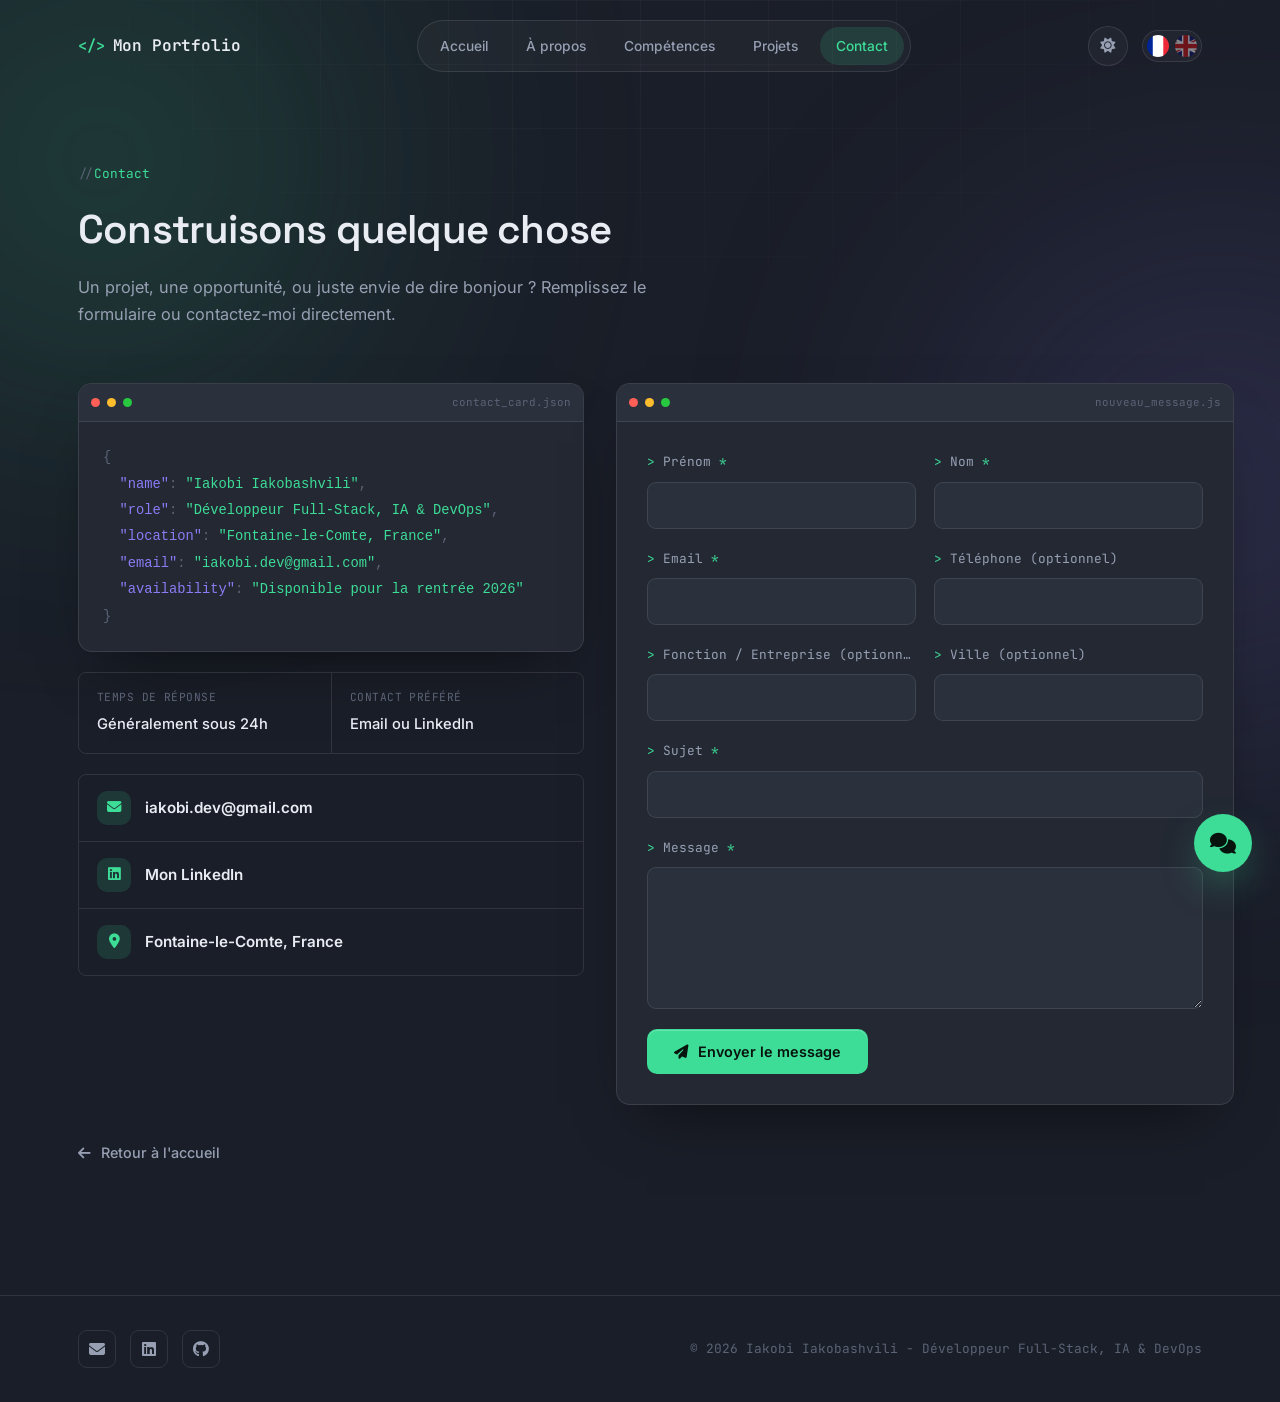
==== contact.html @ 16ae892e "Add files via upload" ====
<!DOCTYPE html>
<html lang="fr">
<head>
    <script>
        (function () {
            var saved = localStorage.getItem("theme");
            if (saved === "light") {
                document.documentElement.setAttribute("data-theme", "light");
            }
        })();
    </script>
    <meta charset="UTF-8" />
    <meta name="viewport" content="width=device-width, initial-scale=1.0" />
    <title id="page-title">Contact - Portfolio</title>
    <link rel="icon" type="image/svg+xml" href="favicon.svg"/>
    <link rel="preconnect" href="https://fonts.googleapis.com">
    <link rel="preconnect" href="https://fonts.gstatic.com" crossorigin>
    <link href="https://fonts.googleapis.com/css2?family=Space+Grotesk:wght@500;600;700&family=Inter:wght@400;500;600&family=JetBrains+Mono:wght@400;500;600&display=swap" rel="stylesheet">
    <link rel="stylesheet" href="style.css" />
    <link rel="stylesheet"
          href="https://cdnjs.cloudflare.com/ajax/libs/font-awesome/6.5.2/css/all.min.css" />
</head>
<body>
    <div class="background-blur blur-left"></div>
    <div class="background-blur blur-right"></div>

    <header class="header" id="header">
        <div class="container nav">
            <a href="index.html" class="logo" data-i18n="ui.logo">Mon Portfolio</a>

            <nav class="navbar" id="navbar">
                <a href="index.html#home" data-i18n="ui.nav.home">Accueil</a>
                <a href="index.html#about" data-i18n="ui.nav.about">À propos</a>
                <a href="index.html#skills" data-i18n="ui.nav.skills">Compétences</a>
                <a href="index.html#projects" data-i18n="ui.nav.projects">Projets</a>
                <a href="contact.html" class="active" data-i18n="ui.nav.contact">Contact</a>
            </nav>

            <div class="nav-actions">
<button class="theme-toggle" id="theme-toggle" aria-label="Toggle light and dark theme">
                    <i class="fa-solid fa-sun theme-icon-light"></i>
                    <i class="fa-solid fa-moon theme-icon-dark"></i>
                </button>

                <div class="language-switcher">
                    <img src="fr-flag.png"
                        alt="Français"
                        onclick="changeLanguage('fr')">

                    <img src="uk-flag.png"
                        alt="English"
                        onclick="changeLanguage('en')">
                </div>

                <button class="menu-toggle" id="menu-toggle" aria-label="Open menu">
                    <i class="fa-solid fa-bars"></i>
                </button>
            </div>
        </div>
    </header>

    <main>
        <section class="section contact-page" style="padding-top: 160px;">
            <div class="container">
                <div class="section-title reveal">
                    <span class="eyebrow" data-i18n="ui.contactPage.eyebrow">Contact</span>
                    <h2 data-i18n="ui.contactPage.title">Construisons quelque chose</h2>
                    <p data-i18n="ui.contactPage.subtitle">Un projet, une opportunité, ou juste envie de dire bonjour ? Remplissez le formulaire ou contactez-moi directement.</p>
                </div>

                <div class="contact-page-grid">
                    <div class="contact-info-column reveal">
                        <div class="contact-json-card">
                            <div class="card-chrome">
                                <span class="dot red"></span><span class="dot yellow"></span><span class="dot green"></span>
                                <span class="card-filename" id="contact-json-filename">contact_card.json</span>
                            </div>
                            <pre class="contact-json-body"><code id="contact-json"></code></pre>
                        </div>

                        <div class="contact-meta-row">
                            <div class="contact-meta-item">
                                <span class="contact-meta-label" data-i18n="ui.contactPage.responseTimeLabel">Temps de réponse</span>
                                <span class="contact-meta-value" data-i18n="ui.contactPage.responseTimeValue">Généralement sous 24h</span>
                            </div>
                            <div class="contact-meta-item">
                                <span class="contact-meta-label" data-i18n="ui.contactPage.preferredLabel">Contact préféré</span>
                                <span class="contact-meta-value" data-i18n="ui.contactPage.preferredValue">Email ou LinkedIn</span>
                            </div>
                        </div>

                        <div class="contact-box">
                            <a id="contact-email" class="contact-link" href="mailto:test@email.com">
                                <i class="fa-solid fa-envelope"></i>
                                <span>...@email.com</span>
                            </a>

                            <a id="contact-linkedin" class="contact-link" href="#" target="_blank">
                                <i class="fa-brands fa-linkedin"></i>
                                <span data-i18n="ui.contact.linkedin">Mon LinkedIn</span>
                            </a>

                            <a
                                id="contact-location"
                                class="contact-link"
                                href="https://www.google.com/maps/place/Fontaine-le-Comte,+France"
                                target="_blank"
                            >
                                <i class="fa-solid fa-location-dot"></i>
                                <span>Fontaine-le-Comte</span>
                            </a>
                        </div>
                    </div>

                    <div class="contact-form-card reveal">
                        <div class="card-chrome">
                            <span class="dot red"></span><span class="dot yellow"></span><span class="dot green"></span>
                            <span class="card-filename" id="form-filename">new_message.js</span>
                        </div>

                        <form
                            class="contact-form"
                            id="contact-form"
                            name="contact"
                            method="POST"
                            data-netlify="true"
                            netlify-honeypot="bot-field"
                            novalidate
                        >
                            <input type="hidden" name="form-name" value="contact" />
                            <p class="visually-hidden">
                                <label>Don't fill this out if you're human: <input name="bot-field" /></label>
                            </p>

                            <div class="form-row">
                                <div class="form-field required">
                                    <label for="form-first-name" data-i18n="ui.contactForm.firstName">Prénom</label>
                                    <input type="text" id="form-first-name" name="firstName" autocomplete="given-name" />
                                </div>
                                <div class="form-field required">
                                    <label for="form-last-name" data-i18n="ui.contactForm.lastName">Nom</label>
                                    <input type="text" id="form-last-name" name="lastName" autocomplete="family-name" />
                                </div>
                            </div>

                            <div class="form-row">
                                <div class="form-field required">
                                    <label for="form-email" data-i18n="ui.contactForm.email">Email</label>
                                    <input type="email" id="form-email" name="email" autocomplete="email" />
                                </div>
                                <div class="form-field">
                                    <label for="form-phone" data-i18n="ui.contactForm.phone">Téléphone</label>
                                    <input type="tel" id="form-phone" name="phone" autocomplete="tel" />
                                </div>
                            </div>

                            <div class="form-row">
                                <div class="form-field">
                                    <label for="form-role" data-i18n="ui.contactForm.role">Fonction / Entreprise</label>
                                    <input type="text" id="form-role" name="role" autocomplete="organization" />
                                </div>
                                <div class="form-field">
                                    <label for="form-city" data-i18n="ui.contactForm.city">Ville</label>
                                    <input type="text" id="form-city" name="city" autocomplete="address-level2" />
                                </div>
                            </div>

                            <div class="form-field required">
                                <label for="form-subject" data-i18n="ui.contactForm.subject">Sujet</label>
                                <input type="text" id="form-subject" name="subject" />
                            </div>

                            <div class="form-field required">
                                <label for="form-message" data-i18n="ui.contactForm.message">Message</label>
                                <textarea id="form-message" name="message" rows="6"></textarea>
                            </div>

                            <div class="form-footer">
                                <button type="submit" class="btn btn-primary" id="form-submit">
                                    <i class="fa-solid fa-paper-plane"></i>
                                    <span data-i18n="ui.contactForm.send">Envoyer le message</span>
                                </button>
                                <p class="form-status" id="form-status" role="status" aria-live="polite"></p>
                            </div>
                        </form>
                    </div>
                </div>

                <a href="index.html" class="back-home-link">
                    <i class="fa-solid fa-arrow-left"></i>
                    <span data-i18n="ui.contactPage.backHome">Retour à l'accueil</span>
                </a>
            </div>
        </section>
    </main>

    <footer class="footer">
        <div class="container footer-content">
            <div class="footer-links">
                <a id="footer-email" href="mailto:test@email.com" aria-label="Email">
                    <i class="fa-solid fa-envelope"></i>
                </a>
                <a id="footer-linkedin" href="#" target="_blank" aria-label="LinkedIn">
                    <i class="fa-brands fa-linkedin"></i>
                </a>
                <a id="footer-github" href="#" target="_blank" aria-label="GitHub">
                    <i class="fa-brands fa-github"></i>
                </a>
            </div>

            <p id="footer-text">© 2026 Portfolio</p>
        </div>
    </footer>

    <div class="chatbot-toast" id="chatbot-toast" role="status" aria-live="polite" aria-hidden="true">
        <button class="chatbot-toast-close" id="chatbot-toast-close" aria-label="Close hint">
            <i class="fa-solid fa-xmark"></i>
        </button>
        <span class="chatbot-toast-label" data-i18n="ui.chatbot.toastLabel">Assistant IA</span>
        <p data-i18n="ui.chatbot.toastMessage">Bonjour ! Il y a un assistant IA sur ce portfolio. Posez-lui toutes vos questions sur Iakobi.</p>
    </div>

    <button class="chatbot-toggle" id="chatbot-toggle" aria-label="Open chatbot">
        <i class="fa-solid fa-comments"></i>
    </button>

    <div class="chatbot-window" id="chatbot-window">
        <div class="chatbot-header">
            <h3 data-i18n="ui.chatbot.title">Assistant Portfolio</h3>
            <button class="chatbot-close" id="chatbot-close" aria-label="Close chatbot">
                <i class="fa-solid fa-xmark"></i>
            </button>
        </div>

        <div class="chatbot-body" id="chatbot-body">
            <div class="bot-message chatbot-welcome">
                <p data-i18n="ui.chatbot.welcome">Bonjour ! Je peux vous aider à en savoir plus rapidement sur Iakobi.</p>
            </div>

            <div class="bot-message chatbot-examples">
                <p data-i18n="ui.chatbot.try">Essayez l’une de ces questions :</p>
                <div class="chatbot-suggestion-list">
                    <button type="button" class="chatbot-suggestion" data-i18n="ui.chatbot.q1"></button>
                    <button type="button" class="chatbot-suggestion" data-i18n="ui.chatbot.q2"></button>
                    <button type="button" class="chatbot-suggestion" data-i18n="ui.chatbot.q3"></button>
                    <button type="button" class="chatbot-suggestion" data-i18n="ui.chatbot.q4"></button>
                </div>
            </div>
        </div>

        <form class="chatbot-input-area" id="chatbot-form">
            <input
                type="text"
                id="chatbot-input"
                placeholder="Posez une question..."
                autocomplete="off"
            />
            <button type="submit" aria-label="Send message">
                <i class="fa-solid fa-paper-plane"></i>
            </button>
        </form>
    </div>

    <script src="script.js"></script>
</body>
</html>
---- style.css ----
/* ==========================================================================
   Iakobi Iakobashvili — Portfolio
   Design language: dark IDE / terminal, built for a Full-Stack · AI · DevOps dev
   ========================================================================== */

:root {
  /* Palette */
  --void: #1a1e28;
  --surface: #232833;
  --surface-2: #2a303c;
  --surface-3: #333a48;
  --border: rgba(231, 234, 240, 0.11);
  --border-strong: rgba(231, 234, 240, 0.2);

  --text-primary: #e9ecf3;
  --text-muted: #97a0b3;
  --text-faint: #5b6376;

  --mint: #3ddc97;
  --mint-dim: rgba(61, 220, 151, 0.14);
  --amber: #f5a623;
  --amber-dim: rgba(245, 166, 35, 0.14);
  --violet: #8b7cf6;
  --violet-dim: rgba(139, 124, 246, 0.14);
  --red: #ff5f57;
  --yellow: #ffbd2e;
  --green: #28c840;

  --shadow-rgb: 0, 0, 0;
  --on-accent: #06140d;
  --glass-rgb: 26, 30, 40;
  --chip-bg: rgba(255, 255, 255, 0.03);
  --chip-bg-hover: rgba(255, 255, 255, 0.065);

  /* Type */
  --font-display: "Space Grotesk", "Inter", sans-serif;
  --font-body: "Inter", sans-serif;
  --font-mono: "JetBrains Mono", monospace;

  --container: 1180px;
  --radius-sm: 8px;
  --radius-md: 14px;
  --radius-lg: 22px;

  --ease: cubic-bezier(0.16, 1, 0.3, 1);
}

/* ==========================================================================
   Light theme
   ========================================================================== */
html[data-theme="light"] {
  --void: #f6f7fb;
  --surface: #ffffff;
  --surface-2: #f1f3f8;
  --surface-3: #e7eaf2;
  --border: rgba(20, 23, 31, 0.09);
  --border-strong: rgba(20, 23, 31, 0.16);

  --text-primary: #171a23;
  --text-muted: #565f73;
  --text-faint: #8791a3;

  --mint: #0e9d63;
  --mint-dim: rgba(14, 157, 99, 0.1);
  --amber: #b06a0a;
  --amber-dim: rgba(176, 106, 10, 0.1);
  --violet: #6c56e0;
  --violet-dim: rgba(108, 86, 224, 0.1);

  --shadow-rgb: 20, 23, 31;
  --on-accent: #f6fdf9;
  --glass-rgb: 255, 255, 255;
  --chip-bg: rgba(20, 23, 31, 0.035);
  --chip-bg-hover: rgba(20, 23, 31, 0.07);
}

html[data-theme="light"] body::before {
  opacity: 0.5;
}
html[data-theme="light"] .background-blur {
  opacity: 0.18;
}
html[data-theme="light"] .blur-left {
  background: radial-gradient(circle, var(--mint), transparent 70%);
}
html[data-theme="light"] .blur-right {
  background: radial-gradient(circle, var(--violet), transparent 70%);
}
html[data-theme="light"] .image-wrapper img {
  filter: grayscale(8%);
}
html[data-theme="light"] ::selection {
  background: var(--mint);
  color: #ffffff;
}
html[data-theme="light"] .header.scrolled {
  border-bottom: 1px solid var(--border-strong);
}
html[data-theme="light"] .hero-terminal,
html[data-theme="light"] .browser-frame,
html[data-theme="light"] .project-card,
html[data-theme="light"] .about-card:hover,
html[data-theme="light"] .contact-link:hover,
html[data-theme="light"] .contact-json-card,
html[data-theme="light"] .contact-form-card,
html[data-theme="light"] .chatbot-toast,
html[data-theme="light"] .chatbot-window,
html[data-theme="light"] .navbar.active {
  box-shadow: 0 20px 45px -24px rgba(var(--shadow-rgb), 0.16);
}
html[data-theme="light"] .project-card:hover {
  box-shadow: 0 25px 50px -24px rgba(var(--shadow-rgb), 0.2);
}
html[data-theme="light"] .hero-badge {
  border-color: rgba(14, 157, 99, 0.28);
}
html[data-theme="light"] .btn-primary:hover {
  box-shadow: 0 10px 26px -8px rgba(14, 157, 99, 0.35);
}
html[data-theme="light"] .chatbot-toggle {
  box-shadow: 0 16px 34px -12px rgba(14, 157, 99, 0.4);
}
html[data-theme="light"] .skills-tab.active {
  border-color: rgba(14, 157, 99, 0.3);
}
html[data-theme="light"] .project-tags span {
  border-color: rgba(176, 106, 10, 0.28);
}
html[data-theme="light"] .skill.card:hover {
  border-color: var(--violet);
}

@media (prefers-reduced-motion: reduce) {
  *, *::before, *::after {
    animation-duration: 0.001ms !important;
    animation-iteration-count: 1 !important;
    transition-duration: 0.001ms !important;
    scroll-behavior: auto !important;
  }
}

* { box-sizing: border-box; }

html {
  scroll-behavior: smooth;
}

body {
  margin: 0;
  background: var(--void);
  color: var(--text-primary);
  font-family: var(--font-body);
  font-size: 16px;
  line-height: 1.6;
  -webkit-font-smoothing: antialiased;
  overflow-x: hidden;
}

img { max-width: 100%; display: block; }
a { color: inherit; text-decoration: none; }
button { font-family: inherit; cursor: pointer; }
p { margin: 0 0 1em; }
p:last-child { margin-bottom: 0; }

h1, h2, h3, h4 {
  font-family: var(--font-display);
  font-weight: 600;
  margin: 0;
  letter-spacing: -0.02em;
}

::selection { background: var(--mint); color: var(--void); }

:focus-visible {
  outline: 2px solid var(--mint);
  outline-offset: 3px;
  border-radius: 4px;
}

.container {
  max-width: var(--container);
  margin: 0 auto;
  padding: 0 28px;
}

.section {
  position: relative;
  padding: 130px 0;
}

/* ambient background */
.background-blur {
  position: fixed;
  width: 640px;
  height: 640px;
  border-radius: 50%;
  filter: blur(140px);
  z-index: 0;
  pointer-events: none;
  opacity: 0.35;
}
.blur-left {
  top: -160px;
  left: -220px;
  background: radial-gradient(circle, var(--mint), transparent 70%);
  animation: float-a 22s ease-in-out infinite;
}
.blur-right {
  bottom: 10%;
  right: -260px;
  background: radial-gradient(circle, var(--violet), transparent 70%);
  animation: float-b 26s ease-in-out infinite;
}
@keyframes float-a {
  0%, 100% { transform: translate(0, 0); }
  50% { transform: translate(60px, 80px); }
}
@keyframes float-b {
  0%, 100% { transform: translate(0, 0); }
  50% { transform: translate(-70px, -50px); }
}

/* grid texture overlay for extra depth */
body::before {
  content: "";
  position: fixed;
  inset: 0;
  z-index: 0;
  pointer-events: none;
  background-image:
    linear-gradient(var(--border) 1px, transparent 1px),
    linear-gradient(90deg, var(--border) 1px, transparent 1px);
  background-size: 64px 64px;
  opacity: 0.35;
  mask-image: radial-gradient(ellipse 80% 60% at 50% 0%, #000 10%, transparent 70%);
}

main, header, footer { position: relative; z-index: 1; }

/* ==========================================================================
   Header
   ========================================================================== */
.header {
  position: fixed;
  top: 0;
  left: 0;
  right: 0;
  z-index: 100;
  padding: 20px 0;
  transition: all 0.4s var(--ease);
}
.header.scrolled {
  padding: 12px 0;
  background: rgba(var(--glass-rgb), 0.78);
  backdrop-filter: blur(16px) saturate(140%);
  border-bottom: 1px solid var(--border);
}
.nav {
  display: flex;
  align-items: center;
  justify-content: space-between;
  gap: 24px;
}

.logo {
  font-family: var(--font-mono);
  font-size: 1rem;
  font-weight: 600;
  color: var(--text-primary);
  display: inline-flex;
  align-items: center;
  gap: 8px;
  letter-spacing: -0.01em;
}
.logo::before {
  content: "</>";
  color: var(--mint);
  font-size: 0.95em;
}

.navbar {
  display: flex;
  align-items: center;
  gap: 6px;
  background: var(--chip-bg);
  border: 1px solid var(--border);
  padding: 6px;
  border-radius: 999px;
}
.navbar a {
  position: relative;
  font-size: 0.86rem;
  font-weight: 500;
  color: var(--text-muted);
  padding: 8px 16px;
  border-radius: 999px;
  transition: color 0.25s var(--ease), background 0.25s var(--ease);
}
.navbar a:hover {
  color: var(--text-primary);
  background: var(--chip-bg-hover);
}

.nav-actions {
  display: flex;
  align-items: center;
  gap: 14px;
}

.language-switcher {
  display: flex;
  align-items: center;
  gap: 6px;
  padding: 4px;
  border: 1px solid var(--border);
  border-radius: 999px;
  background: var(--chip-bg);
}
.language-switcher img {
  width: 22px;
  height: 22px;
  border-radius: 50%;
  object-fit: cover;
  cursor: pointer;
  opacity: 0.45;
  transition: opacity 0.2s var(--ease), transform 0.2s var(--ease);
}
.language-switcher img:hover { transform: scale(1.1); }
.language-switcher img.active,
.language-switcher img:hover { opacity: 1; }

.menu-toggle {
  display: none;
  width: 40px;
  height: 40px;
  border-radius: 10px;
  border: 1px solid var(--border);
  background: var(--chip-bg);
  color: var(--text-primary);
  align-items: center;
  justify-content: center;
  font-size: 1rem;
}

.theme-toggle {
  width: 40px;
  height: 40px;
  border-radius: 50%;
  border: 1px solid var(--border);
  background: var(--chip-bg);
  color: var(--text-muted);
  display: flex;
  align-items: center;
  justify-content: center;
  font-size: 0.95rem;
  transition: all 0.25s var(--ease);
}
.theme-toggle:hover {
  color: var(--mint);
  border-color: var(--border-strong);
  transform: rotate(-12deg);
}
.theme-toggle .theme-icon-dark { display: none; }
html[data-theme="light"] .theme-toggle .theme-icon-light { display: none; }
html[data-theme="light"] .theme-toggle .theme-icon-dark { display: inline; }

/* ==========================================================================
   Buttons
   ========================================================================== */
.btn {
  display: inline-flex;
  align-items: center;
  gap: 10px;
  padding: 13px 26px;
  border-radius: 10px;
  font-size: 0.9rem;
  font-weight: 600;
  border: 1px solid transparent;
  transition: transform 0.25s var(--ease), box-shadow 0.25s var(--ease), background 0.25s var(--ease), border-color 0.25s var(--ease);
  white-space: nowrap;
}
.btn-primary {
  background: var(--mint);
  color: var(--on-accent);
  box-shadow: inset 0 1px 0 rgba(255, 255, 255, 0.22), 0 0 0 0 rgba(61, 220, 151, 0.5);
}
.btn-primary:hover {
  transform: translateY(-2px);
  box-shadow: inset 0 1px 0 rgba(255, 255, 255, 0.25), 0 12px 30px -8px rgba(61, 220, 151, 0.4);
}
.btn-secondary {
  background: var(--chip-bg);
  color: var(--text-primary);
  border-color: var(--border-strong);
}
.btn-secondary:hover {
  transform: translateY(-2px);
  border-color: var(--mint);
  background: var(--chip-bg-hover);
}

/* ==========================================================================
   Hero
   ========================================================================== */
.hero {
  position: relative;
  padding-top: 190px;
  padding-bottom: 100px;
  min-height: 100vh;
  display: flex;
  align-items: center;
}
.hero::before {
  content: "";
  position: absolute;
  inset: -10% -10% auto -10%;
  height: 70%;
  background: radial-gradient(ellipse 60% 50% at 50% 0%, rgba(61, 220, 151, 0.08), transparent 70%);
  pointer-events: none;
  z-index: -1;
}
html[data-theme="light"] .hero::before {
  opacity: 0.5;
}
.hero-content {
  display: grid;
  grid-template-columns: 1.05fr 0.95fr;
  gap: 60px;
  align-items: center;
}

.hero-badge {
  display: inline-flex;
  align-items: center;
  gap: 0;
  font-family: var(--font-mono);
  font-size: 0.78rem;
  color: var(--mint);
  background: var(--mint-dim);
  border: 1px solid rgba(61, 220, 151, 0.3);
  padding: 7px 14px;
  border-radius: 999px;
  margin-bottom: 22px;
}
.hero-badge::before {
  content: "";
  width: 7px;
  height: 7px;
  border-radius: 50%;
  background: var(--mint);
  margin-right: 9px;
  box-shadow: 0 0 0 0 rgba(61, 220, 151, 0.6);
  animation: pulse-dot 2s infinite;
}
@keyframes pulse-dot {
  0% { box-shadow: 0 0 0 0 rgba(61, 220, 151, 0.55); }
  70% { box-shadow: 0 0 0 8px rgba(61, 220, 151, 0); }
  100% { box-shadow: 0 0 0 0 rgba(61, 220, 151, 0); }
}

#hero-name {
  font-size: clamp(2.4rem, 5vw, 3.6rem);
  line-height: 1.05;
  margin-bottom: 10px;
}
#hero-title {
  font-family: var(--font-mono);
  font-size: clamp(1rem, 2vw, 1.25rem);
  font-weight: 500;
  color: transparent;
  background: linear-gradient(90deg, var(--mint), var(--violet));
  -webkit-background-clip: text;
  background-clip: text;
  margin-bottom: 22px;
  display: inline-block;
}
.hero-description {
  color: var(--text-muted);
  font-size: 1.05rem;
  max-width: 520px;
  margin-bottom: 32px;
}
.hero-buttons {
  display: flex;
  gap: 14px;
  flex-wrap: wrap;
  margin-bottom: 34px;
}
.social-links {
  display: flex;
  gap: 12px;
  margin-bottom: 34px;
}
.social-links a {
  width: 42px;
  height: 42px;
  display: flex;
  align-items: center;
  justify-content: center;
  border: 1px solid var(--border);
  border-radius: 10px;
  color: var(--text-muted);
  transition: all 0.25s var(--ease);
}
.social-links a:hover {
  color: var(--void);
  background: var(--mint);
  border-color: var(--mint);
  transform: translateY(-3px);
}

/* terminal card */
.hero-terminal {
  border-radius: var(--radius-md);
  background: var(--surface);
  border: 1px solid var(--border);
  overflow: hidden;
  box-shadow: 0 30px 60px -30px rgba(var(--shadow-rgb), 0.6);
  max-width: 480px;
  transition: transform 0.35s var(--ease), border-color 0.35s var(--ease), box-shadow 0.35s var(--ease);
}
.hero-terminal:hover {
  transform: translateY(-3px);
  border-color: var(--border-strong);
  box-shadow: 0 34px 70px -28px rgba(var(--shadow-rgb), 0.62), 0 0 44px -16px rgba(61, 220, 151, 0.28);
}
.terminal-bar {
  display: flex;
  align-items: center;
  gap: 8px;
  padding: 12px 14px;
  background: var(--surface-2);
  border-bottom: 1px solid var(--border);
}
.terminal-bar .dot { width: 11px; height: 11px; border-radius: 50%; }
.terminal-bar .dot.red { background: var(--red); }
.terminal-bar .dot.yellow { background: var(--yellow); }
.terminal-bar .dot.green { background: var(--green); }
.terminal-title {
  font-family: var(--font-mono);
  font-size: 0.75rem;
  color: var(--text-faint);
  margin-left: 6px;
}
.terminal-body {
  padding: 20px 20px 24px;
  font-family: var(--font-mono);
  font-size: 0.88rem;
  min-height: 96px;
}
.terminal-line { color: var(--text-muted); margin: 0 0 6px; }
.terminal-line .prompt { color: var(--mint); margin-right: 8px; }
.terminal-line .out { color: var(--text-primary); }
.cursor {
  display: inline-block;
  color: var(--mint);
  animation: blink 1s step-start infinite;
}
@keyframes blink { 50% { opacity: 0; } }

/* hero image / browser frame */
.hero-image { display: flex; justify-content: center; }
.browser-frame {
  width: 100%;
  max-width: 420px;
  border-radius: var(--radius-lg);
  overflow: hidden;
  background: var(--surface);
  border: 1px solid var(--border);
  box-shadow: 0 40px 80px -30px rgba(var(--shadow-rgb), 0.65);
  transition: transform 0.35s var(--ease), border-color 0.35s var(--ease), box-shadow 0.35s var(--ease);
}
.browser-frame:hover {
  transform: translateY(-3px);
  border-color: var(--border-strong);
  box-shadow: 0 44px 90px -28px rgba(var(--shadow-rgb), 0.68), 0 0 48px -16px rgba(139, 124, 246, 0.25);
}
.browser-bar {
  display: flex;
  align-items: center;
  gap: 8px;
  padding: 12px 14px;
  background: var(--surface-2);
  border-bottom: 1px solid var(--border);
}
.browser-bar .dot { width: 11px; height: 11px; border-radius: 50%; }
.browser-bar .dot.red { background: var(--red); }
.browser-bar .dot.yellow { background: var(--yellow); }
.browser-bar .dot.green { background: var(--green); }
.browser-url {
  margin-left: 8px;
  font-family: var(--font-mono);
  font-size: 0.72rem;
  color: var(--text-faint);
  background: var(--chip-bg);
  padding: 4px 10px;
  border-radius: 6px;
}
.image-wrapper { aspect-ratio: 4 / 4.6; overflow: hidden; }
.image-wrapper img {
  width: 100%;
  height: 100%;
  object-fit: cover;
  filter: grayscale(15%);
}

/* ==========================================================================
   Section titles
   ========================================================================== */
.section-title {
  max-width: 640px;
  margin-bottom: 56px;
}
.section-title .eyebrow {
  display: inline-flex;
  align-items: center;
  font-family: var(--font-mono);
  font-size: 0.8rem;
  color: var(--mint);
  margin-bottom: 14px;
}
.section-title .eyebrow::before { content: "// "; color: var(--text-faint); }
.section-title h2 {
  font-size: clamp(1.8rem, 3.4vw, 2.5rem);
  margin-bottom: 12px;
}
.section-title p {
  color: var(--text-muted);
  font-size: 1.02rem;
}

/* ==========================================================================
   About
   ========================================================================== */
.about-grid {
  display: grid;
  grid-template-columns: repeat(3, 1fr);
  gap: 22px;
}
.card, .about-card {
  background: var(--surface);
  border: 1px solid var(--border);
  border-radius: var(--radius-md);
  padding: 30px;
  transition: transform 0.3s var(--ease), border-color 0.3s var(--ease), box-shadow 0.3s var(--ease);
}
.about-card:hover {
  transform: translateY(-4px);
  border-color: var(--border-strong);
  box-shadow: 0 20px 40px -24px rgba(var(--shadow-rgb), 0.55), 0 0 30px -16px rgba(61, 220, 151, 0.2);
}
.about-card h3 {
  font-family: var(--font-mono);
  font-size: 0.95rem;
  font-weight: 600;
  color: var(--text-primary);
  margin-bottom: 14px;
}
.about-card h3::before { content: "/* "; color: var(--text-faint); font-weight: 400; }
.about-card h3::after { content: " */"; color: var(--text-faint); font-weight: 400; }
.about-card p { color: var(--text-muted); font-size: 0.95rem; }

/* ==========================================================================
   Skills
   ========================================================================== */
.skills-tab-list {
  display: flex;
  flex-wrap: wrap;
  gap: 10px;
  margin-bottom: 32px;
}
.skills-tab {
  display: inline-flex;
  align-items: center;
  gap: 9px;
  padding: 11px 18px;
  border-radius: 10px;
  border: none;
  background: transparent;
  color: var(--text-muted);
  font-size: 0.86rem;
  font-weight: 500;
  transition: all 0.25s var(--ease);
}
.skills-tab i { color: var(--text-faint); transition: color 0.25s var(--ease); }
.skills-tab:hover { border-color: var(--border-strong); color: var(--text-primary); }
.skills-tab.active {
  background: var(--mint-dim);
  border-color: rgba(61, 220, 151, 0.35);
  color: var(--mint);
}
.skills-tab.active i { color: var(--mint); }

.skills-group-panel {
  display: none;
  background: var(--surface);
  border: 1px solid var(--border);
  border-radius: var(--radius-md);
  padding: 34px;
  animation: fade-up 0.4s var(--ease);
}
.skills-group-panel.active { display: block; }
.skills-group-title {
  font-size: 1.2rem;
  margin-bottom: 6px;
}
.skills-group-description {
  color: var(--text-muted);
  font-size: 0.92rem;
  margin-bottom: 24px;
}
.skills-pills {
  display: flex;
  flex-wrap: wrap;
  gap: 10px;
}
.skill.card {
  font-family: var(--font-mono);
  font-size: 0.82rem;
  padding: 9px 15px;
  margin-top: 10px;
  border-radius: 8px;
  background: var(--surface-2);
  border: 1px solid var(--border);
  color: var(--text-primary);
  transition: all 0.2s var(--ease);
}
.skill.card:hover {
  border-color: var(--violet);
  color: var(--violet);
  transform: translateY(-2px);
}

@keyframes fade-up {
  from { opacity: 0; transform: translateY(8px); }
  to { opacity: 1; transform: translateY(0); }
}

/* ==========================================================================
   Projects
   ========================================================================== */
.projects-wrapper {
  position: relative;
  display: flex;
  align-items: center;
  gap: 16px;
}
.projects-track {
  display: flex;
  gap: 24px;
  overflow-x: auto;
  scroll-snap-type: x mandatory;
  padding: 6px 2px 18px;
  scrollbar-width: none;
}
.projects-track::-webkit-scrollbar { display: none; }

.project-card {
  position: relative;
  flex: 0 0 340px;
  scroll-snap-align: start;
  background: transparent;
  box-shadow: none;
  border: none;
  border-radius: var(--radius-md);
  overflow: hidden;
  display: flex;
  flex-direction: column;
  transition: transform 0.35s var(--ease), border-color 0.35s var(--ease), box-shadow 0.35s var(--ease);
}
.project-card::before {
  content: "";
  position: absolute;
  top: 0;
  left: 0;
  right: 0;
  height: 2px;
  background: linear-gradient(90deg, var(--mint), var(--violet));
  transform: scaleX(0);
  transform-origin: left;
  transition: transform 0.4s var(--ease);
  z-index: 1;
}
.project-card:hover::before { transform: scaleX(1); }
.project-card:hover {
  transform: translateY(-6px);
  border-color: var(--border-strong);
  box-shadow: 0 30px 60px -30px rgba(var(--shadow-rgb), 0.6), 0 0 40px -18px rgba(61, 220, 151, 0.22);
}
.card-chrome {
  display: flex;
  align-items: center;
  gap: 7px;
  padding: 10px 12px;
  background: var(--surface-2);
  border-bottom: 1px solid var(--border);
}
.card-chrome .dot { width: 9px; height: 9px; border-radius: 50%; }
.card-chrome .dot.red { background: var(--red); }
.card-chrome .dot.yellow { background: var(--yellow); }
.card-chrome .dot.green { background: var(--green); }
.card-filename {
  margin-left: auto;
  font-family: var(--font-mono);
  font-size: 0.68rem;
  color: var(--text-faint);
}
.project-image-wrap { overflow: hidden; height: 190px; }
.project-card img {
  width: 100%;
  height: 100%;
  object-fit: cover;
  transition: transform 0.5s var(--ease);
}
.project-card:hover img { transform: scale(1.06); }

.project-content { padding: 22px 22px 26px; display: flex; flex-direction: column; gap: 10px; flex: 1; }
.project-tags { display: flex; flex-wrap: wrap; gap: 8px; }
.project-tags span {
  font-family: var(--font-mono);
  font-size: 0.68rem;
  color: var(--amber);
  background: var(--amber-dim);
  border: 1px solid rgba(245, 166, 35, 0.3);
  padding: 4px 9px;
  border-radius: 999px;
}
.project-content h3 { font-size: 1.08rem; }
.project-content p { color: var(--text-muted); font-size: 0.9rem; flex: 1; }
.project-link-text {
  display: inline-flex;
  align-items: center;
  gap: 8px;
  font-size: 0.86rem;
  font-weight: 600;
  color: var(--mint);
  margin-top: 4px;
  transition: gap 0.25s var(--ease);
}
.project-card:hover .project-link-text { gap: 12px; }
.locked-project { opacity: 0.6; cursor: not-allowed; }
.locked-project:hover { transform: none; box-shadow: none; }
.locked-project:hover::before { transform: scaleX(0); }
.locked-text { color: var(--text-faint); }

.projects-arrow {
  flex: 0 0 auto;
  width: 46px;
  height: 46px;
  border-radius: 50%;
  border: 1px solid var(--border);
  background: var(--surface);
  color: var(--text-primary);
  display: flex;
  align-items: center;
  justify-content: center;
  transition: all 0.25s var(--ease);
}
.projects-arrow:hover { border-color: var(--mint); color: var(--mint); transform: scale(1.06); }

/* ==========================================================================
   Contact
   ========================================================================== */
.contact-box {
  display: grid;
  grid-template-columns: repeat(3, 1fr);
  gap: 20px;
}
.contact-link {
  display: flex;
  flex-direction: column;
  align-items: flex-start;
  gap: 14px;
  padding: 28px;
  background: var(--surface);
  border: 1px solid var(--border);
  border-radius: var(--radius-md);
  font-weight: 600;
  font-size: 0.95rem;
  transition: all 0.3s var(--ease);
}
.contact-link i {
  width: 42px;
  height: 42px;
  border-radius: 10px;
  display: flex;
  align-items: center;
  justify-content: center;
  background: var(--mint-dim);
  color: var(--mint);
  font-size: 1.1rem;
}
.contact-link:hover {
  transform: translateY(-4px);
  border-color: var(--mint);
  box-shadow: 0 20px 40px -24px rgba(var(--shadow-rgb), 0.55);
}

.contact-form-cta {
  margin-top: 28px;
}

.contact-form-card {
  background: var(--surface);
  border: 1px solid var(--border);
  border-radius: var(--radius-md);
  overflow: hidden;
  box-shadow: 0 30px 60px -30px rgba(var(--shadow-rgb), 0.6);
}
.contact-form {
  padding: 30px;
  display: flex;
  flex-direction: column;
  gap: 20px;
}
.form-row {
  display: grid;
  grid-template-columns: minmax(0, 1fr) minmax(0, 1fr);
  gap: 18px;
}
.form-field {
  display: flex;
  flex-direction: column;
  gap: 9px;
  min-width: 0;
}
.form-field label {
  font-family: var(--font-mono);
  font-size: 0.8rem;
  color: var(--text-muted);
  white-space: nowrap;
  overflow: hidden;
  text-overflow: ellipsis;
}
.form-field.required label::after {
  content: " *";
  color: var(--mint);
}
.form-field label::before {
  content: "> ";
  color: var(--mint);
}
.contact-form input,
.contact-form textarea {
  width: 100%;
  background: var(--surface-2);
  border: 1px solid var(--border);
  border-radius: 9px;
  padding: 13px 14px;
  color: var(--text-primary);
  font-family: var(--font-body);
  font-size: 0.95rem;
  resize: vertical;
  transition: border-color 0.2s var(--ease), background 0.2s var(--ease);
}
.contact-form input:focus,
.contact-form textarea:focus {
  outline: none;
  border-color: var(--mint);
  background: var(--surface-3);
}
.contact-form input.field-error,
.contact-form textarea.field-error {
  border-color: var(--red);
}
.form-footer {
  display: flex;
  align-items: center;
  gap: 18px;
  flex-wrap: wrap;
}
.form-status {
  font-family: var(--font-mono);
  font-size: 0.82rem;
  color: var(--text-faint);
  margin: 0;
}
.form-status.success { color: var(--mint); }
.form-status.error { color: var(--red); }

@media (max-width: 640px) {
  .form-row { grid-template-columns: 1fr; }
}

.visually-hidden {
  position: absolute;
  width: 1px;
  height: 1px;
  padding: 0;
  margin: -1px;
  overflow: hidden;
  clip: rect(0, 0, 0, 0);
  white-space: nowrap;
  border: 0;
}

/* ==========================================================================
   Dedicated contact page
   ========================================================================== */
.navbar a.active {
  color: var(--mint);
  background: var(--mint-dim);
}

.contact-page-grid {
    display: grid;
    grid-template-columns: 45% 55%;
    gap: 2rem;
    align-items: start;
}

.contact-info-column {
  display: flex;
  flex-direction: column;
  gap: 20px;
}

.contact-json-card {
  background: var(--surface);
  border: 1px solid var(--border);
  border-radius: var(--radius-md);
  overflow: hidden;
  box-shadow: 0 30px 60px -30px rgba(var(--shadow-rgb), 0.6);
}
.contact-json-body {
  margin: 0;
  padding: 22px 24px;
  font-family: var(--font-mono);
  font-size: 0.86rem;
  line-height: 1.85;
  color: var(--text-muted);
  overflow-x: auto;
}
.contact-json-body .json-key { color: var(--violet); }
.contact-json-body .json-string { color: var(--mint); }
.contact-json-body .json-punct { color: var(--text-faint); }

.contact-meta-row {
  display: grid;
  grid-template-columns: 1fr 1fr;
  border: 1px solid var(--border);
  border-radius: var(--radius-sm);
  overflow: hidden;
}
.contact-meta-item {
  padding: 16px 18px;
  display: flex;
  flex-direction: column;
  gap: 6px;
}
.contact-meta-item + .contact-meta-item {
  border-left: 1px solid var(--border);
}
.contact-meta-label {
  font-family: var(--font-mono);
  font-size: 0.7rem;
  color: var(--text-faint);
  text-transform: uppercase;
  letter-spacing: 0.04em;
}
.contact-meta-value {
  font-size: 0.92rem;
  color: var(--text-primary);
  font-weight: 500;
}

.contact-page .contact-box {
  display: flex;
  flex-direction: column;
  gap: 0;
  border: 1px solid var(--border);
  border-radius: var(--radius-sm);
  overflow: hidden;
}
.contact-page .contact-link {
  flex-direction: row;
  align-items: center;
  gap: 14px;
  padding: 16px 18px;
  background: transparent;
  border: none;
  border-radius: 0;
}
.contact-page .contact-link + .contact-link {
  border-top: 1px solid var(--border);
}
.contact-page .contact-link i {
  width: 34px;
  height: 34px;
  font-size: 0.9rem;
}
main .contact-page .contact-link:hover {
  transform: none;
  box-shadow: none;
  background: var(--surface-2);
}
main .contact-page .contact-link:hover i {
  color: var(--mint);
}

.back-home-link {
  display: inline-flex;
  align-items: center;
  gap: 10px;
  margin-top: 36px;
  color: var(--text-muted);
  font-size: 0.9rem;
  font-weight: 500;
  transition: color 0.2s var(--ease), gap 0.2s var(--ease);
}
.back-home-link:hover { color: var(--mint); gap: 14px; }

@media (max-width: 900px) {
  .contact-page-grid { grid-template-columns: 1fr; }
  .contact-meta-row { grid-template-columns: 1fr; }
}

/* ==========================================================================
   Footer
   ========================================================================== */
.footer {
  border-top: 1px solid var(--border);
  padding: 34px 0;
}
.footer-content {
  display: flex;
  align-items: center;
  justify-content: space-between;
  flex-wrap: wrap;
  gap: 16px;
}
.footer-links { display: flex; gap: 14px; }
.footer-links a {
  width: 38px;
  height: 38px;
  border-radius: 9px;
  border: 1px solid var(--border);
  display: flex;
  align-items: center;
  justify-content: center;
  color: var(--text-muted);
  transition: all 0.25s var(--ease);
}
.footer-links a:hover { color: var(--void); background: var(--mint); border-color: var(--mint); }
#footer-text {
  font-family: var(--font-mono);
  font-size: 0.8rem;
  color: var(--text-faint);
  margin: 0;
}

/* ==========================================================================
   Chatbot
   ========================================================================== */
.chatbot-toast {
  position: fixed;
  right: 28px;
  bottom: 100px;
  z-index: 90;
  max-width: 280px;
  background: var(--surface);
  border: 1px solid var(--border);
  border-radius: var(--radius-md);
  padding: 16px 40px 16px 18px;
  box-shadow: 0 20px 50px -20px rgba(var(--shadow-rgb), 0.6);
  opacity: 0;
  transform: translateY(12px);
  pointer-events: none;
  transition: all 0.35s var(--ease);
}
.chatbot-toast.visible { opacity: 1; transform: translateY(0); pointer-events: auto; }
.chatbot-toast-label {
  font-family: var(--font-mono);
  font-size: 0.72rem;
  color: var(--mint);
  display: block;
  margin-bottom: 6px;
}
.chatbot-toast p { font-size: 0.85rem; color: var(--text-muted); }
.chatbot-toast-close {
  position: absolute;
  top: 10px;
  right: 10px;
  background: none;
  border: none;
  color: var(--text-faint);
  font-size: 0.9rem;
}

.chatbot-toggle {
  position: fixed;
  right: 28px;
  bottom: 28px;
  z-index: 95;
  width: 58px;
  height: 58px;
  border-radius: 50%;
  border: none;
  background: var(--mint);
  color: var(--on-accent);
  font-size: 1.3rem;
  display: flex;
  align-items: center;
  justify-content: center;
  box-shadow: 0 16px 40px -12px rgba(61, 220, 151, 0.6);
  transition: transform 0.25s var(--ease);
}
.chatbot-toggle:hover { transform: scale(1.07); }
.chatbot-toggle.chatbot-spotlight { animation: spotlight 1.3s ease-in-out infinite; }
@keyframes spotlight {
  0%, 100% { box-shadow: 0 0 0 0 rgba(61, 220, 151, 0.55); }
  50% { box-shadow: 0 0 0 14px rgba(61, 220, 151, 0); }
}

.chatbot-window {
  position: fixed;
  right: 28px;
  bottom: 98px;
  z-index: 95;
  width: 370px;
  height: min(540px, calc(100vh - 150px));
  background: rgba(var(--glass-rgb), 0.88);
  border: 1px solid var(--border-strong);
  border-radius: 24px;
  display: flex;
  flex-direction: column;
  box-shadow: 0 30px 70px -20px rgba(var(--shadow-rgb), 0.7);
  opacity: 0;
  transform: translateY(16px) scale(0.98);
  pointer-events: none;
  transition: all 0.3s var(--ease);
  overflow: hidden;
  backdrop-filter: blur(20px) saturate(140%);
}
.chatbot-window.active { opacity: 1; transform: translateY(0) scale(1); pointer-events: auto; }

.chatbot-header {
  display: flex;
  align-items: center;
  justify-content: space-between;
  padding: 18px;
  background: linear-gradient(135deg, rgba(61, 220, 151, 0.14), rgba(139, 124, 246, 0.12));
  border-bottom: 1px solid var(--border);
}
.chatbot-header h3 {
  font-size: 0.95rem;
  font-family: var(--font-mono);
  display: flex;
  align-items: center;
  gap: 9px;
}
.chatbot-header h3::before {
  content: "";
  width: 8px;
  height: 8px;
  border-radius: 50%;
  background: var(--mint);
  box-shadow: 0 0 0 0 rgba(61, 220, 151, 0.6);
  animation: pulse-dot 2s infinite;
}
.chatbot-close { background: none; border: none; color: var(--text-muted); font-size: 1rem; }

.chatbot-body {
  padding: 18px;
  overflow-y: auto;
  display: flex;
  flex-direction: column;
  gap: 12px;
  flex: 1;
}
.bot-message, .user-message {
  max-width: 88%;
  padding: 11px 14px;
  border-radius: 12px;
  font-size: 0.88rem;
  line-height: 1.5;
}
.bot-message {
  background: var(--surface-2);
  border: 1px solid var(--border);
  align-self: flex-start;
  border-bottom-left-radius: 4px;
}
.user-message {
  background: var(--mint);
  color: var(--on-accent);
  align-self: flex-end;
  border-bottom-right-radius: 4px;
  font-weight: 500;
}
.chatbot-examples p { font-size: 0.8rem; color: var(--text-faint); margin-bottom: 8px; }
.chatbot-suggestion-list { display: flex; flex-direction: column; gap: 10px; }
.chatbot-suggestion {
  display: inline-flex;
  align-items: center;
  gap: 8px;
  width: fit-content;
  text-align: left;
  background: transparent;
  border: none;
  border-bottom: 1px solid rgba(61, 220, 151, 0.4);
  padding: 0 0 3px 0;
  border-radius: 0;
  color: var(--text-muted);
  font-size: 0.85rem;
  font: inherit;
  transition: color 0.2s var(--ease), border-color 0.2s var(--ease), gap 0.2s var(--ease);
}
.chatbot-suggestion::before {
  content: "→";
  color: var(--mint);
  font-weight: 700;
}
.chatbot-suggestion:hover {
  color: var(--mint);
  border-bottom-color: var(--mint);
  gap: 11px;
}

.chatbot-input-area {
  display: flex;
  align-items: center;
  gap: 8px;
  padding: 14px;
  border-top: 1px solid var(--border);
}
.chatbot-input-area input {
  flex: 1;
  background: var(--surface-2);
  border: 1px solid var(--border);
  border-radius: 9px;
  padding: 11px 14px;
  color: var(--text-primary);
  font-size: 0.88rem;
  font-family: var(--font-body);
}
.chatbot-input-area input:focus { outline: none; border-color: var(--mint); }
.chatbot-input-area button {
  width: 42px;
  height: 42px;
  border-radius: 9px;
  border: none;
  background: var(--mint);
  color: var(--on-accent);
  display: flex;
  align-items: center;
  justify-content: center;
  font-size: 0.95rem;
}

/* ==========================================================================
   Project detail pages
   ========================================================================== */
.project-detail-grid {
  grid-template-columns: 0.85fr 1.15fr;
  align-items: start;
}
.project-image-frame {
  border-radius: var(--radius-md);
  overflow: hidden;
  background: var(--surface-2);
  border: 1px solid var(--border);
  padding: 0;
}
.project-image-frame img { width: 100%; display: block; }
#project-description-title,
#project-technologies-title,
#project-learned-title {
  font-family: var(--font-mono);
  font-size: 0.9rem;
  color: var(--text-primary);
}
#project-description-title::before,
#project-technologies-title::before,
#project-learned-title::before { content: "/* "; color: var(--text-faint); font-weight: 400; }
#project-description-title::after,
#project-technologies-title::after,
#project-learned-title::after { content: " */"; color: var(--text-faint); font-weight: 400; }
#project-description, #project-technologies, #project-learned {
  color: var(--text-muted);
}

/* ==========================================================================
   Reveal-on-scroll
   ========================================================================== */
.reveal {
  opacity: 0;
  transform: translateY(28px);
  transition: opacity 0.7s var(--ease), transform 0.7s var(--ease);
}
.reveal.active { opacity: 1; transform: translateY(0); }

.about-grid .about-card.reveal:nth-child(1) { transition-delay: 0.05s; }
.about-grid .about-card.reveal:nth-child(2) { transition-delay: 0.15s; }
.about-grid .about-card.reveal:nth-child(3) { transition-delay: 0.25s; }

/* ==========================================================================
   Responsive
   ========================================================================== */
@media (max-width: 980px) {
  .hero-content { grid-template-columns: 1fr; }
  .hero-image { order: -1; }
  .about-grid { grid-template-columns: 1fr; }
  .contact-box { grid-template-columns: 1fr; }
  .project-detail-grid { grid-template-columns: 1fr; }
  .navbar { display: none; }
  .menu-toggle { display: flex; }
  .navbar.active {
    display: flex;
    flex-direction: column;
    position: fixed;
    top: 78px;
    left: 20px;
    right: 20px;
    background: var(--surface);
    border: 1px solid var(--border);
    border-radius: var(--radius-md);
    padding: 14px;
    gap: 4px;
    box-shadow: 0 30px 60px -20px rgba(var(--shadow-rgb), 0.7);
  }
  .navbar.active a { padding: 12px 16px; border-radius: 9px; }
}

@media (max-width: 600px) {
  .section { padding: 90px 0; }
  .hero { padding-top: 150px; }
  .chatbot-window { width: calc(100vw - 32px); height: min(520px, calc(100vh - 130px)); right: 16px; }
  .chatbot-toggle, .chatbot-toast { right: 16px; }
  .project-card { flex-basis: 280px; }
}
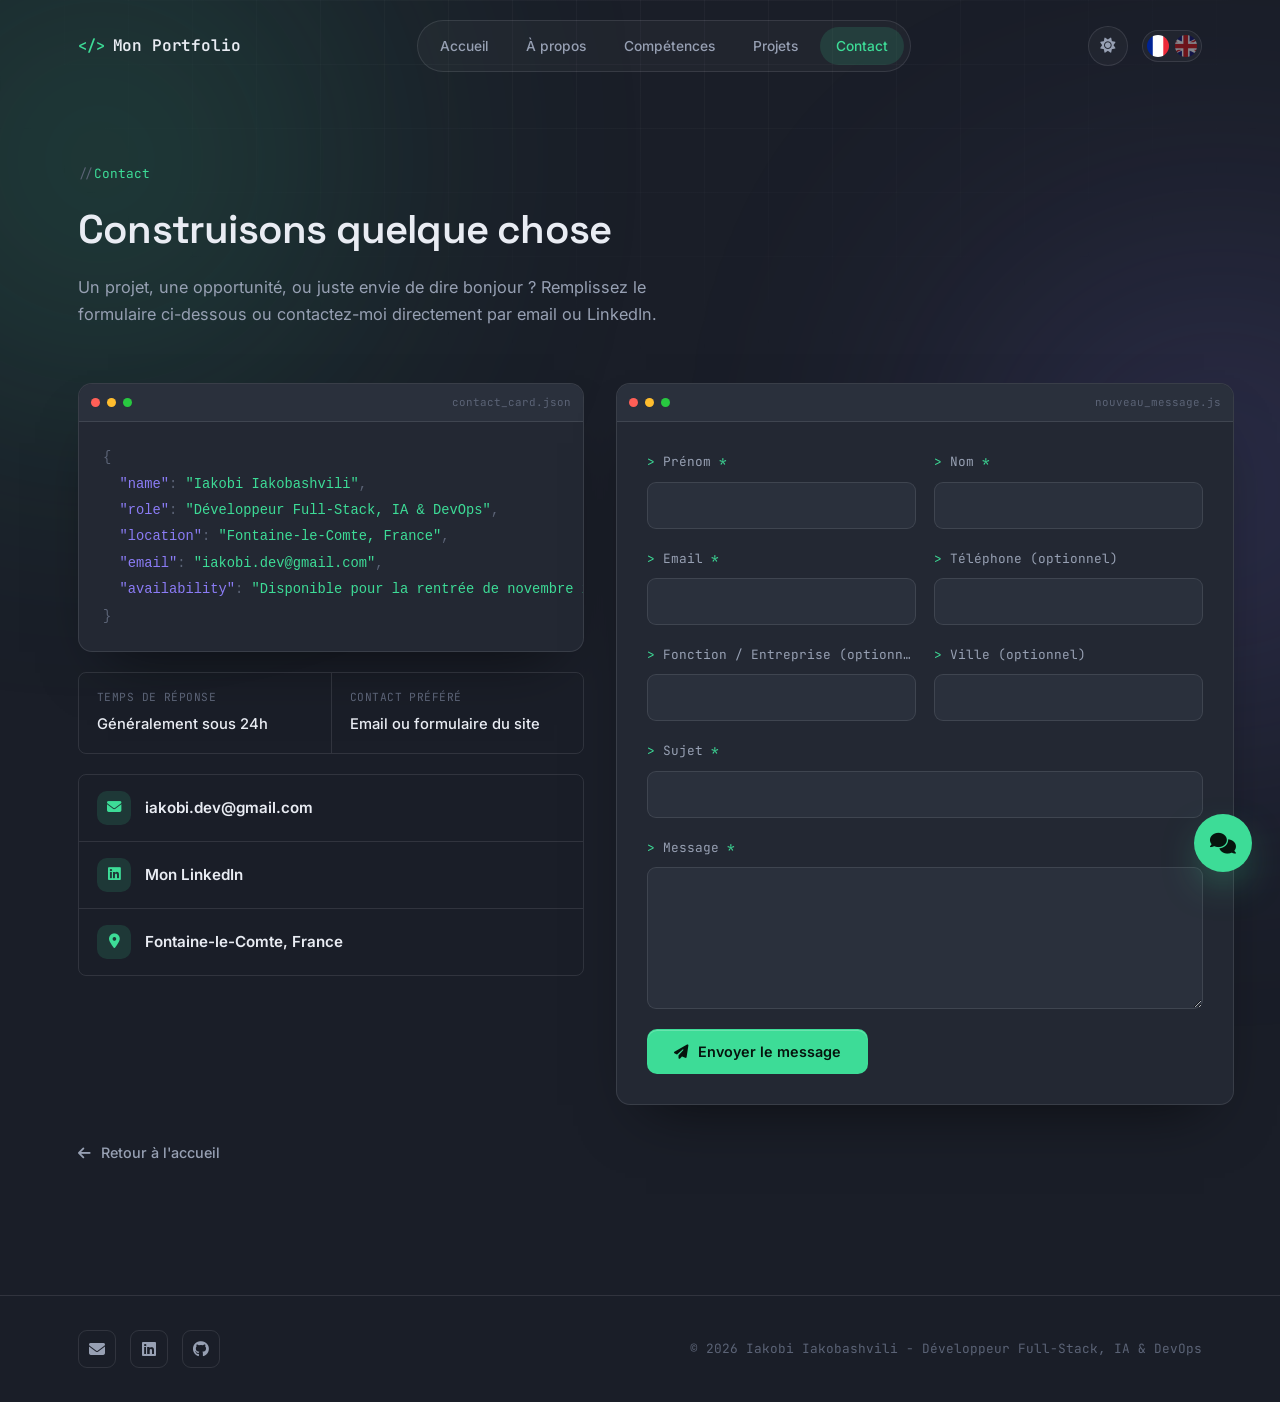
==== commit d7c0ab6f: "Add files via upload" ====
--- a/contact.html
+++ b/contact.html
@@ -123,6 +123,7 @@
                             id="contact-form"
                             name="contact"
                             method="POST"
+                            action="/thank-you.html"
                             data-netlify="true"
                             netlify-honeypot="bot-field"
                             novalidate
--- a/style.css
+++ b/style.css
@@ -131,7 +131,9 @@
 }
 
 @media (prefers-reduced-motion: reduce) {
-  *, *::before, *::after {
+  *,
+  *::before,
+  *::after {
     animation-duration: 0.001ms !important;
     animation-iteration-count: 1 !important;
     transition-duration: 0.001ms !important;
@@ -139,7 +141,9 @@
   }
 }
 
-* { box-sizing: border-box; }
+* {
+  box-sizing: border-box;
+}
 
 html {
   scroll-behavior: smooth;
@@ -156,20 +160,39 @@
   overflow-x: hidden;
 }
 
-img { max-width: 100%; display: block; }
-a { color: inherit; text-decoration: none; }
-button { font-family: inherit; cursor: pointer; }
-p { margin: 0 0 1em; }
-p:last-child { margin-bottom: 0; }
-
-h1, h2, h3, h4 {
+img {
+  max-width: 100%;
+  display: block;
+}
+a {
+  color: inherit;
+  text-decoration: none;
+}
+button {
+  font-family: inherit;
+  cursor: pointer;
+}
+p {
+  margin: 0 0 1em;
+}
+p:last-child {
+  margin-bottom: 0;
+}
+
+h1,
+h2,
+h3,
+h4 {
   font-family: var(--font-display);
   font-weight: 600;
   margin: 0;
   letter-spacing: -0.02em;
 }
 
-::selection { background: var(--mint); color: var(--void); }
+::selection {
+  background: var(--mint);
+  color: var(--void);
+}
 
 :focus-visible {
   outline: 2px solid var(--mint);
@@ -212,12 +235,22 @@
   animation: float-b 26s ease-in-out infinite;
 }
 @keyframes float-a {
-  0%, 100% { transform: translate(0, 0); }
-  50% { transform: translate(60px, 80px); }
+  0%,
+  100% {
+    transform: translate(0, 0);
+  }
+  50% {
+    transform: translate(60px, 80px);
+  }
 }
 @keyframes float-b {
-  0%, 100% { transform: translate(0, 0); }
-  50% { transform: translate(-70px, -50px); }
+  0%,
+  100% {
+    transform: translate(0, 0);
+  }
+  50% {
+    transform: translate(-70px, -50px);
+  }
 }
 
 /* grid texture overlay for extra depth */
@@ -235,7 +268,12 @@
   mask-image: radial-gradient(ellipse 80% 60% at 50% 0%, #000 10%, transparent 70%);
 }
 
-main, header, footer { position: relative; z-index: 1; }
+main,
+header,
+footer {
+  position: relative;
+  z-index: 1;
+}
 
 /* ==========================================================================
    Header
@@ -325,9 +363,13 @@
   opacity: 0.45;
   transition: opacity 0.2s var(--ease), transform 0.2s var(--ease);
 }
-.language-switcher img:hover { transform: scale(1.1); }
+.language-switcher img:hover {
+  transform: scale(1.1);
+}
 .language-switcher img.active,
-.language-switcher img:hover { opacity: 1; }
+.language-switcher img:hover {
+  opacity: 1;
+}
 
 .menu-toggle {
   display: none;
@@ -360,9 +402,15 @@
   border-color: var(--border-strong);
   transform: rotate(-12deg);
 }
-.theme-toggle .theme-icon-dark { display: none; }
-html[data-theme="light"] .theme-toggle .theme-icon-light { display: none; }
-html[data-theme="light"] .theme-toggle .theme-icon-dark { display: inline; }
+.theme-toggle .theme-icon-dark {
+  display: none;
+}
+html[data-theme="light"] .theme-toggle .theme-icon-light {
+  display: none;
+}
+html[data-theme="light"] .theme-toggle .theme-icon-dark {
+  display: inline;
+}
 
 /* ==========================================================================
    Buttons
@@ -453,9 +501,15 @@
   animation: pulse-dot 2s infinite;
 }
 @keyframes pulse-dot {
-  0% { box-shadow: 0 0 0 0 rgba(61, 220, 151, 0.55); }
-  70% { box-shadow: 0 0 0 8px rgba(61, 220, 151, 0); }
-  100% { box-shadow: 0 0 0 0 rgba(61, 220, 151, 0); }
+  0% {
+    box-shadow: 0 0 0 0 rgba(61, 220, 151, 0.55);
+  }
+  70% {
+    box-shadow: 0 0 0 8px rgba(61, 220, 151, 0);
+  }
+  100% {
+    box-shadow: 0 0 0 0 rgba(61, 220, 151, 0);
+  }
 }
 
 #hero-name {
@@ -532,10 +586,20 @@
   background: var(--surface-2);
   border-bottom: 1px solid var(--border);
 }
-.terminal-bar .dot { width: 11px; height: 11px; border-radius: 50%; }
-.terminal-bar .dot.red { background: var(--red); }
-.terminal-bar .dot.yellow { background: var(--yellow); }
-.terminal-bar .dot.green { background: var(--green); }
+.terminal-bar .dot {
+  width: 11px;
+  height: 11px;
+  border-radius: 50%;
+}
+.terminal-bar .dot.red {
+  background: var(--red);
+}
+.terminal-bar .dot.yellow {
+  background: var(--yellow);
+}
+.terminal-bar .dot.green {
+  background: var(--green);
+}
 .terminal-title {
   font-family: var(--font-mono);
   font-size: 0.75rem;
@@ -548,18 +612,33 @@
   font-size: 0.88rem;
   min-height: 96px;
 }
-.terminal-line { color: var(--text-muted); margin: 0 0 6px; }
-.terminal-line .prompt { color: var(--mint); margin-right: 8px; }
-.terminal-line .out { color: var(--text-primary); }
+.terminal-line {
+  color: var(--text-muted);
+  margin: 0 0 6px;
+}
+.terminal-line .prompt {
+  color: var(--mint);
+  margin-right: 8px;
+}
+.terminal-line .out {
+  color: var(--text-primary);
+}
 .cursor {
   display: inline-block;
   color: var(--mint);
   animation: blink 1s step-start infinite;
 }
-@keyframes blink { 50% { opacity: 0; } }
+@keyframes blink {
+  50% {
+    opacity: 0;
+  }
+}
 
 /* hero image / browser frame */
-.hero-image { display: flex; justify-content: center; }
+.hero-image {
+  display: flex;
+  justify-content: center;
+}
 .browser-frame {
   width: 100%;
   max-width: 420px;
@@ -583,10 +662,20 @@
   background: var(--surface-2);
   border-bottom: 1px solid var(--border);
 }
-.browser-bar .dot { width: 11px; height: 11px; border-radius: 50%; }
-.browser-bar .dot.red { background: var(--red); }
-.browser-bar .dot.yellow { background: var(--yellow); }
-.browser-bar .dot.green { background: var(--green); }
+.browser-bar .dot {
+  width: 11px;
+  height: 11px;
+  border-radius: 50%;
+}
+.browser-bar .dot.red {
+  background: var(--red);
+}
+.browser-bar .dot.yellow {
+  background: var(--yellow);
+}
+.browser-bar .dot.green {
+  background: var(--green);
+}
 .browser-url {
   margin-left: 8px;
   font-family: var(--font-mono);
@@ -596,7 +685,10 @@
   padding: 4px 10px;
   border-radius: 6px;
 }
-.image-wrapper { aspect-ratio: 4 / 4.6; overflow: hidden; }
+.image-wrapper {
+  aspect-ratio: 4 / 4.6;
+  overflow: hidden;
+}
 .image-wrapper img {
   width: 100%;
   height: 100%;
@@ -619,7 +711,10 @@
   color: var(--mint);
   margin-bottom: 14px;
 }
-.section-title .eyebrow::before { content: "// "; color: var(--text-faint); }
+.section-title .eyebrow::before {
+  content: "// ";
+  color: var(--text-faint);
+}
 .section-title h2 {
   font-size: clamp(1.8rem, 3.4vw, 2.5rem);
   margin-bottom: 12px;
@@ -637,7 +732,8 @@
   grid-template-columns: repeat(3, 1fr);
   gap: 22px;
 }
-.card, .about-card {
+.card,
+.about-card {
   background: var(--surface);
   border: 1px solid var(--border);
   border-radius: var(--radius-md);
@@ -656,9 +752,20 @@
   color: var(--text-primary);
   margin-bottom: 14px;
 }
-.about-card h3::before { content: "/* "; color: var(--text-faint); font-weight: 400; }
-.about-card h3::after { content: " */"; color: var(--text-faint); font-weight: 400; }
-.about-card p { color: var(--text-muted); font-size: 0.95rem; }
+.about-card h3::before {
+  content: "/* ";
+  color: var(--text-faint);
+  font-weight: 400;
+}
+.about-card h3::after {
+  content: " */";
+  color: var(--text-faint);
+  font-weight: 400;
+}
+.about-card p {
+  color: var(--text-muted);
+  font-size: 0.95rem;
+}
 
 /* ==========================================================================
    Skills
@@ -682,14 +789,22 @@
   font-weight: 500;
   transition: all 0.25s var(--ease);
 }
-.skills-tab i { color: var(--text-faint); transition: color 0.25s var(--ease); }
-.skills-tab:hover { border-color: var(--border-strong); color: var(--text-primary); }
+.skills-tab i {
+  color: var(--text-faint);
+  transition: color 0.25s var(--ease);
+}
+.skills-tab:hover {
+  border-color: var(--border-strong);
+  color: var(--text-primary);
+}
 .skills-tab.active {
   background: var(--mint-dim);
   border-color: rgba(61, 220, 151, 0.35);
   color: var(--mint);
 }
-.skills-tab.active i { color: var(--mint); }
+.skills-tab.active i {
+  color: var(--mint);
+}
 
 .skills-group-panel {
   display: none;
@@ -699,7 +814,9 @@
   padding: 34px;
   animation: fade-up 0.4s var(--ease);
 }
-.skills-group-panel.active { display: block; }
+.skills-group-panel.active {
+  display: block;
+}
 .skills-group-title {
   font-size: 1.2rem;
   margin-bottom: 6px;
@@ -732,8 +849,14 @@
 }
 
 @keyframes fade-up {
-  from { opacity: 0; transform: translateY(8px); }
-  to { opacity: 1; transform: translateY(0); }
+  from {
+    opacity: 0;
+    transform: translateY(8px);
+  }
+  to {
+    opacity: 1;
+    transform: translateY(0);
+  }
 }
 
 /* ==========================================================================
@@ -753,7 +876,9 @@
   padding: 6px 2px 18px;
   scrollbar-width: none;
 }
-.projects-track::-webkit-scrollbar { display: none; }
+.projects-track::-webkit-scrollbar {
+  display: none;
+}
 
 .project-card {
   position: relative;
@@ -781,7 +906,9 @@
   transition: transform 0.4s var(--ease);
   z-index: 1;
 }
-.project-card:hover::before { transform: scaleX(1); }
+.project-card:hover::before {
+  transform: scaleX(1);
+}
 .project-card:hover {
   transform: translateY(-6px);
   border-color: var(--border-strong);
@@ -795,27 +922,52 @@
   background: var(--surface-2);
   border-bottom: 1px solid var(--border);
 }
-.card-chrome .dot { width: 9px; height: 9px; border-radius: 50%; }
-.card-chrome .dot.red { background: var(--red); }
-.card-chrome .dot.yellow { background: var(--yellow); }
-.card-chrome .dot.green { background: var(--green); }
+.card-chrome .dot {
+  width: 9px;
+  height: 9px;
+  border-radius: 50%;
+}
+.card-chrome .dot.red {
+  background: var(--red);
+}
+.card-chrome .dot.yellow {
+  background: var(--yellow);
+}
+.card-chrome .dot.green {
+  background: var(--green);
+}
 .card-filename {
   margin-left: auto;
   font-family: var(--font-mono);
   font-size: 0.68rem;
   color: var(--text-faint);
 }
-.project-image-wrap { overflow: hidden; height: 190px; }
+.project-image-wrap {
+  overflow: hidden;
+  height: 190px;
+}
 .project-card img {
   width: 100%;
   height: 100%;
   object-fit: cover;
   transition: transform 0.5s var(--ease);
 }
-.project-card:hover img { transform: scale(1.06); }
-
-.project-content { padding: 22px 22px 26px; display: flex; flex-direction: column; gap: 10px; flex: 1; }
-.project-tags { display: flex; flex-wrap: wrap; gap: 8px; }
+.project-card:hover img {
+  transform: scale(1.06);
+}
+
+.project-content {
+  padding: 22px 22px 26px;
+  display: flex;
+  flex-direction: column;
+  gap: 10px;
+  flex: 1;
+}
+.project-tags {
+  display: flex;
+  flex-wrap: wrap;
+  gap: 8px;
+}
 .project-tags span {
   font-family: var(--font-mono);
   font-size: 0.68rem;
@@ -825,8 +977,14 @@
   padding: 4px 9px;
   border-radius: 999px;
 }
-.project-content h3 { font-size: 1.08rem; }
-.project-content p { color: var(--text-muted); font-size: 0.9rem; flex: 1; }
+.project-content h3 {
+  font-size: 1.08rem;
+}
+.project-content p {
+  color: var(--text-muted);
+  font-size: 0.9rem;
+  flex: 1;
+}
 .project-link-text {
   display: inline-flex;
   align-items: center;
@@ -837,11 +995,23 @@
   margin-top: 4px;
   transition: gap 0.25s var(--ease);
 }
-.project-card:hover .project-link-text { gap: 12px; }
-.locked-project { opacity: 0.6; cursor: not-allowed; }
-.locked-project:hover { transform: none; box-shadow: none; }
-.locked-project:hover::before { transform: scaleX(0); }
-.locked-text { color: var(--text-faint); }
+.project-card:hover .project-link-text {
+  gap: 12px;
+}
+.locked-project {
+  opacity: 0.6;
+  cursor: not-allowed;
+}
+.locked-project:hover {
+  transform: none;
+  box-shadow: none;
+}
+.locked-project:hover::before {
+  transform: scaleX(0);
+}
+.locked-text {
+  color: var(--text-faint);
+}
 
 .projects-arrow {
   flex: 0 0 auto;
@@ -856,7 +1026,11 @@
   justify-content: center;
   transition: all 0.25s var(--ease);
 }
-.projects-arrow:hover { border-color: var(--mint); color: var(--mint); transform: scale(1.06); }
+.projects-arrow:hover {
+  border-color: var(--mint);
+  color: var(--mint);
+  transform: scale(1.06);
+}
 
 /* ==========================================================================
    Contact
@@ -975,11 +1149,17 @@
   color: var(--text-faint);
   margin: 0;
 }
-.form-status.success { color: var(--mint); }
-.form-status.error { color: var(--red); }
+.form-status.success {
+  color: var(--mint);
+}
+.form-status.error {
+  color: var(--red);
+}
 
 @media (max-width: 640px) {
-  .form-row { grid-template-columns: 1fr; }
+  .form-row {
+    grid-template-columns: 1fr;
+  }
 }
 
 .visually-hidden {
@@ -1003,10 +1183,10 @@
 }
 
 .contact-page-grid {
-    display: grid;
-    grid-template-columns: 45% 55%;
-    gap: 2rem;
-    align-items: start;
+  display: grid;
+  grid-template-columns: 45% 55%;
+  gap: 2rem;
+  align-items: start;
 }
 
 .contact-info-column {
@@ -1031,9 +1211,15 @@
   color: var(--text-muted);
   overflow-x: auto;
 }
-.contact-json-body .json-key { color: var(--violet); }
-.contact-json-body .json-string { color: var(--mint); }
-.contact-json-body .json-punct { color: var(--text-faint); }
+.contact-json-body .json-key {
+  color: var(--violet);
+}
+.contact-json-body .json-string {
+  color: var(--mint);
+}
+.contact-json-body .json-punct {
+  color: var(--text-faint);
+}
 
 .contact-meta-row {
   display: grid;
@@ -1048,7 +1234,7 @@
   flex-direction: column;
   gap: 6px;
 }
-.contact-meta-item + .contact-meta-item {
+.contact-meta-item+.contact-meta-item {
   border-left: 1px solid var(--border);
 }
 .contact-meta-label {
@@ -1081,7 +1267,7 @@
   border: none;
   border-radius: 0;
 }
-.contact-page .contact-link + .contact-link {
+.contact-page .contact-link+.contact-link {
   border-top: 1px solid var(--border);
 }
 .contact-page .contact-link i {
@@ -1108,11 +1294,76 @@
   font-weight: 500;
   transition: color 0.2s var(--ease), gap 0.2s var(--ease);
 }
-.back-home-link:hover { color: var(--mint); gap: 14px; }
+.back-home-link:hover {
+  color: var(--mint);
+  gap: 14px;
+}
+
+/* ==========================================================================
+   Thank-you page
+   ========================================================================== */
+.thank-you-section {
+  min-height: 90vh;
+  display: flex;
+  align-items: center;
+  padding-top: 160px;
+}
+.thank-you-card {
+  max-width: 560px;
+  margin: 0 auto;
+  background: var(--surface);
+  border: 1px solid var(--border);
+  border-radius: var(--radius-md);
+  overflow: hidden;
+  box-shadow: 0 30px 60px -30px rgba(var(--shadow-rgb), 0.6);
+}
+.thank-you-body {
+  padding: 48px 40px;
+  text-align: center;
+  display: flex;
+  flex-direction: column;
+  align-items: center;
+  gap: 6px;
+}
+.thank-you-icon {
+  font-size: 2.6rem;
+  color: var(--mint);
+  margin-bottom: 14px;
+}
+.thank-you-body .eyebrow {
+  font-family: var(--font-mono);
+  font-size: 0.8rem;
+  color: var(--mint);
+  margin-bottom: 6px;
+}
+.thank-you-body .eyebrow::before {
+  content: "// ";
+  color: var(--text-faint);
+}
+.thank-you-body h2 {
+  font-size: clamp(1.5rem, 3vw, 2rem);
+  margin-bottom: 8px;
+}
+.thank-you-body p {
+  color: var(--text-muted);
+  font-size: 1rem;
+  max-width: 400px;
+  margin-bottom: 20px;
+}
+.thank-you-actions {
+  display: flex;
+  gap: 14px;
+  flex-wrap: wrap;
+  justify-content: center;
+}
 
 @media (max-width: 900px) {
-  .contact-page-grid { grid-template-columns: 1fr; }
-  .contact-meta-row { grid-template-columns: 1fr; }
+  .contact-page-grid {
+    grid-template-columns: 1fr;
+  }
+  .contact-meta-row {
+    grid-template-columns: 1fr;
+  }
 }
 
 /* ==========================================================================
@@ -1129,7 +1380,10 @@
   flex-wrap: wrap;
   gap: 16px;
 }
-.footer-links { display: flex; gap: 14px; }
+.footer-links {
+  display: flex;
+  gap: 14px;
+}
 .footer-links a {
   width: 38px;
   height: 38px;
@@ -1141,7 +1395,11 @@
   color: var(--text-muted);
   transition: all 0.25s var(--ease);
 }
-.footer-links a:hover { color: var(--void); background: var(--mint); border-color: var(--mint); }
+.footer-links a:hover {
+  color: var(--void);
+  background: var(--mint);
+  border-color: var(--mint);
+}
 #footer-text {
   font-family: var(--font-mono);
   font-size: 0.8rem;
@@ -1168,7 +1426,11 @@
   pointer-events: none;
   transition: all 0.35s var(--ease);
 }
-.chatbot-toast.visible { opacity: 1; transform: translateY(0); pointer-events: auto; }
+.chatbot-toast.visible {
+  opacity: 1;
+  transform: translateY(0);
+  pointer-events: auto;
+}
 .chatbot-toast-label {
   font-family: var(--font-mono);
   font-size: 0.72rem;
@@ -1176,7 +1438,10 @@
   display: block;
   margin-bottom: 6px;
 }
-.chatbot-toast p { font-size: 0.85rem; color: var(--text-muted); }
+.chatbot-toast p {
+  font-size: 0.85rem;
+  color: var(--text-muted);
+}
 .chatbot-toast-close {
   position: absolute;
   top: 10px;
@@ -1205,11 +1470,20 @@
   box-shadow: 0 16px 40px -12px rgba(61, 220, 151, 0.6);
   transition: transform 0.25s var(--ease);
 }
-.chatbot-toggle:hover { transform: scale(1.07); }
-.chatbot-toggle.chatbot-spotlight { animation: spotlight 1.3s ease-in-out infinite; }
+.chatbot-toggle:hover {
+  transform: scale(1.07);
+}
+.chatbot-toggle.chatbot-spotlight {
+  animation: spotlight 1.3s ease-in-out infinite;
+}
 @keyframes spotlight {
-  0%, 100% { box-shadow: 0 0 0 0 rgba(61, 220, 151, 0.55); }
-  50% { box-shadow: 0 0 0 14px rgba(61, 220, 151, 0); }
+  0%,
+  100% {
+    box-shadow: 0 0 0 0 rgba(61, 220, 151, 0.55);
+  }
+  50% {
+    box-shadow: 0 0 0 14px rgba(61, 220, 151, 0);
+  }
 }
 
 .chatbot-window {
@@ -1232,7 +1506,11 @@
   overflow: hidden;
   backdrop-filter: blur(20px) saturate(140%);
 }
-.chatbot-window.active { opacity: 1; transform: translateY(0) scale(1); pointer-events: auto; }
+.chatbot-window.active {
+  opacity: 1;
+  transform: translateY(0) scale(1);
+  pointer-events: auto;
+}
 
 .chatbot-header {
   display: flex;
@@ -1258,7 +1536,12 @@
   box-shadow: 0 0 0 0 rgba(61, 220, 151, 0.6);
   animation: pulse-dot 2s infinite;
 }
-.chatbot-close { background: none; border: none; color: var(--text-muted); font-size: 1rem; }
+.chatbot-close {
+  background: none;
+  border: none;
+  color: var(--text-muted);
+  font-size: 1rem;
+}
 
 .chatbot-body {
   padding: 18px;
@@ -1268,7 +1551,8 @@
   gap: 12px;
   flex: 1;
 }
-.bot-message, .user-message {
+.bot-message,
+.user-message {
   max-width: 88%;
   padding: 11px 14px;
   border-radius: 12px;
@@ -1288,8 +1572,16 @@
   border-bottom-right-radius: 4px;
   font-weight: 500;
 }
-.chatbot-examples p { font-size: 0.8rem; color: var(--text-faint); margin-bottom: 8px; }
-.chatbot-suggestion-list { display: flex; flex-direction: column; gap: 10px; }
+.chatbot-examples p {
+  font-size: 0.8rem;
+  color: var(--text-faint);
+  margin-bottom: 8px;
+}
+.chatbot-suggestion-list {
+  display: flex;
+  flex-direction: column;
+  gap: 10px;
+}
 .chatbot-suggestion {
   display: inline-flex;
   align-items: center;
@@ -1334,7 +1626,10 @@
   font-size: 0.88rem;
   font-family: var(--font-body);
 }
-.chatbot-input-area input:focus { outline: none; border-color: var(--mint); }
+.chatbot-input-area input:focus {
+  outline: none;
+  border-color: var(--mint);
+}
 .chatbot-input-area button {
   width: 42px;
   height: 42px;
@@ -1355,14 +1650,44 @@
   grid-template-columns: 0.85fr 1.15fr;
   align-items: start;
 }
+@property --border-angle {
+  syntax: '<angle>';
+  inherits: false;
+  initial-value: 0deg;
+}
+
 .project-image-frame {
-  border-radius: var(--radius-md);
+  position: relative;
+  border-radius: var(--radius-lg);
+  padding: 2px;
+  background: conic-gradient(from var(--border-angle), var(--mint), var(--violet), var(--amber), var(--mint));
+  animation: border-spin 6s linear infinite;
+}
+.project-image-frame::after {
+  content: "";
+  position: absolute;
+  inset: -8px;
+  border-radius: inherit;
+  background: conic-gradient(from var(--border-angle), var(--mint), var(--violet), var(--amber), var(--mint));
+  filter: blur(20px);
+  opacity: 0.45;
+  z-index: -1;
+  animation: border-spin 6s linear infinite;
+}
+@keyframes border-spin {
+  to {
+    --border-angle: 360deg;
+  }
+}
+.project-image-inner {
+  border-radius: calc(var(--radius-lg) - 2px);
   overflow: hidden;
   background: var(--surface-2);
-  border: 1px solid var(--border);
-  padding: 0;
-}
-.project-image-frame img { width: 100%; display: block; }
+}
+.project-image-inner img {
+  width: 100%;
+  display: block;
+}
 #project-description-title,
 #project-technologies-title,
 #project-learned-title {
@@ -1372,11 +1697,21 @@
 }
 #project-description-title::before,
 #project-technologies-title::before,
-#project-learned-title::before { content: "/* "; color: var(--text-faint); font-weight: 400; }
+#project-learned-title::before {
+  content: "/* ";
+  color: var(--text-faint);
+  font-weight: 400;
+}
 #project-description-title::after,
 #project-technologies-title::after,
-#project-learned-title::after { content: " */"; color: var(--text-faint); font-weight: 400; }
-#project-description, #project-technologies, #project-learned {
+#project-learned-title::after {
+  content: " */";
+  color: var(--text-faint);
+  font-weight: 400;
+}
+#project-description,
+#project-technologies,
+#project-learned {
   color: var(--text-muted);
 }
 
@@ -1388,44 +1723,659 @@
   transform: translateY(28px);
   transition: opacity 0.7s var(--ease), transform 0.7s var(--ease);
 }
-.reveal.active { opacity: 1; transform: translateY(0); }
-
-.about-grid .about-card.reveal:nth-child(1) { transition-delay: 0.05s; }
-.about-grid .about-card.reveal:nth-child(2) { transition-delay: 0.15s; }
-.about-grid .about-card.reveal:nth-child(3) { transition-delay: 0.25s; }
+.reveal.active {
+  opacity: 1;
+  transform: translateY(0);
+}
+
+.about-grid .about-card.reveal:nth-child(1) {
+  transition-delay: 0.05s;
+}
+.about-grid .about-card.reveal:nth-child(2) {
+  transition-delay: 0.15s;
+}
+.about-grid .about-card.reveal:nth-child(3) {
+  transition-delay: 0.25s;
+}
 
 /* ==========================================================================
    Responsive
    ========================================================================== */
 @media (max-width: 980px) {
-  .hero-content { grid-template-columns: 1fr; }
-  .hero-image { order: -1; }
-  .about-grid { grid-template-columns: 1fr; }
-  .contact-box { grid-template-columns: 1fr; }
-  .project-detail-grid { grid-template-columns: 1fr; }
-  .navbar { display: none; }
-  .menu-toggle { display: flex; }
+  .hero-content {
+    grid-template-columns: 1fr;
+  }
+  .hero-image {
+    order: -1;
+  }
+  .about-grid {
+    grid-template-columns: 1fr;
+  }
+  .contact-box {
+    grid-template-columns: 1fr;
+  }
+  .project-detail-grid {
+    grid-template-columns: 1fr;
+  }
+  .navbar {
+    display: none;
+  }
+  .menu-toggle {
+    display: flex;
+  }
+
+  body.menu-open::after {
+    content: "";
+    position: fixed;
+    inset: 0;
+    background: rgba(0, 0, 0, 0.45);
+    z-index: 89;
+    animation: menu-fade-in 0.25s var(--ease);
+  }
+
   .navbar.active {
     display: flex;
     flex-direction: column;
     position: fixed;
-    top: 78px;
-    left: 20px;
+    top: 68px;
     right: 20px;
+    left: auto;
+    width: min(230px, calc(100vw - 40px));
     background: var(--surface);
-    border: 1px solid var(--border);
+    border: 1px solid var(--border-strong);
     border-radius: var(--radius-md);
+    padding: 8px;
+    gap: 0;
+    box-shadow: 0 30px 60px -20px rgba(var(--shadow-rgb), 0.7);
+    z-index: 90;
+    animation: menu-in 0.22s var(--ease);
+  }
+  .navbar.active a {
+    padding: 12px 14px;
+    border-radius: 8px;
+    font-size: 0.9rem;
+    transition: background 0.2s var(--ease), color 0.2s var(--ease);
+  }
+  .navbar.active a:hover {
+    background: var(--chip-bg-hover);
+    color: var(--mint);
+  }
+  .navbar.active a+a {
+    border-top: 1px solid var(--border);
+    margin-top: 2px;
+  }
+}
+
+@keyframes menu-in {
+  from {
+    opacity: 0;
+    transform: translateY(-8px) scale(0.97);
+  }
+  to {
+    opacity: 1;
+    transform: translateY(0) scale(1);
+  }
+}
+@keyframes menu-fade-in {
+  from {
+    opacity: 0;
+  }
+  to {
+    opacity: 1;
+  }
+}
+
+@media (max-width: 720px) {
+  /* Show arrows on mobile, subtle */
+  .projects-arrow {
+    display: flex;
+    width: 32px;
+    height: 32px;
+    opacity: 0.4;
+    border-color: var(--border-strong);
+    background: var(--surface);
+    font-size: 0.8rem;
+  }
+  .projects-arrow:hover {
+    opacity: 1;
+    border-color: var(--mint);
+    color: var(--mint);
+  }
+
+  .projects-wrapper {
+    gap: 6px;
+  }
+  .projects-track {
+    padding: 6px 0 18px;
+    scroll-padding-left: 0;
+    gap: 16px;
+  }
+  .project-card {
+    flex: 0 0 calc(100vw - 76px);
+    max-width: 340px;
+  }
+
+  .skills-tab-list {
+    flex-wrap: nowrap;
+    overflow-x: auto;
+    scrollbar-width: none;
+    padding-bottom: 2px;
+    margin-bottom: 24px;
+  }
+  .skills-tab-list::-webkit-scrollbar {
+    display: none;
+  }
+  .skills-tab {
+    flex: 0 0 auto;
+    white-space: nowrap;
+  }
+  .skills-pills {
+    justify-content: center;
+  }
+}
+
+/* ==========================================================================
+   MOBILE PHONE FIXES — all breakpoints below 600px
+   ========================================================================== */
+@media (max-width: 600px) {
+  .section {
+    padding: 90px 0;
+  }
+  .hero {
+    padding-top: 150px;
+  }
+
+  /* Hero: smaller terminal & browser on mobile */
+  .hero-terminal {
+    max-width: 100%;
+  }
+  .browser-frame {
+    max-width: 100%;
+  }
+  .hero-content {
+    gap: 40px;
+  }
+  .terminal-body {
+    font-size: 0.8rem;
+    padding: 16px 16px 20px;
+    min-height: 76px;
+  }
+  .terminal-bar {
+    padding: 10px 12px;
+  }
+  .terminal-bar .dot {
+    width: 9px;
+    height: 9px;
+  }
+  .terminal-title {
+    font-size: 0.68rem;
+  }
+  .browser-bar {
+    padding: 10px 12px;
+  }
+  .browser-bar .dot {
+    width: 9px;
+    height: 9px;
+  }
+  .browser-url {
+    font-size: 0.6rem;
+    padding: 3px 8px;
+  }
+
+  /* Skills: smaller pills & tabs */
+  .skills-pills {
+    gap: 6px;
+  }
+  .skill.card {
+    font-size: 0.75rem;
+    padding: 6px 10px;
+    margin-top: 6px;
+  }
+  .skills-tab {
+    font-size: 0.78rem;
+    padding: 8px 12px;
+    gap: 6px;
+  }
+  .skills-group-panel {
+    padding: 22px;
+  }
+
+  /* Contact page: JSON card & meta row */
+  .contact-json-body {
+    font-size: 0.7rem;
+    padding: 14px 16px;
+    line-height: 1.7;
+  }
+  .contact-meta-item {
+    padding: 12px 14px;
+  }
+  .contact-meta-value {
+    font-size: 0.85rem;
+  }
+  .contact-page .contact-link {
+    padding: 12px 14px;
+    font-size: 0.88rem;
+    gap: 12px;
+  }
+  .contact-page .contact-link i {
+    width: 28px;
+    height: 28px;
+    font-size: 0.8rem;
+  }
+
+  /* Contact form */
+  .contact-form {
+    padding: 22px;
+  }
+  .contact-form input,
+  .contact-form textarea {
+    font-size: 0.88rem;
+    padding: 11px 12px;
+  }
+  .form-field label {
+    font-size: 0.74rem;
+  }
+
+  /* ----- CHATBOT MOBILE FIXES ----- */
+  .chatbot-window {
+    left: 12px;
+    right: 12px;
+    width: auto;
+    bottom: 88px;
+    height: min(560px, calc(100vh - 120px)); /* taller to avoid scroll */
+    border-radius: 18px;
+  }
+  .chatbot-toggle {
+    right: 12px;
+    bottom: 20px;
+    width: 50px;
+    height: 50px;
+    font-size: 1.1rem;
+  }
+  .chatbot-toast {
+    right: 12px;
+    bottom: 80px;
+    max-width: calc(100% - 24px);
+    padding: 14px 36px 14px 14px;
+  }
+  .chatbot-toast p {
+    font-size: 0.8rem;
+  }
+  .chatbot-header {
     padding: 14px;
-    gap: 4px;
-    box-shadow: 0 30px 60px -20px rgba(var(--shadow-rgb), 0.7);
-  }
-  .navbar.active a { padding: 12px 16px; border-radius: 9px; }
-}
-
-@media (max-width: 600px) {
-  .section { padding: 90px 0; }
-  .hero { padding-top: 150px; }
-  .chatbot-window { width: calc(100vw - 32px); height: min(520px, calc(100vh - 130px)); right: 16px; }
-  .chatbot-toggle, .chatbot-toast { right: 16px; }
-  .project-card { flex-basis: 280px; }
-}
+  }
+  .chatbot-header h3 {
+    font-size: 0.85rem;
+  }
+  .chatbot-body {
+    padding: 14px;
+  }
+  .bot-message,
+  .user-message {
+    font-size: 0.82rem;
+    padding: 9px 12px;
+  }
+  .chatbot-input-area {
+    padding: 10px 12px;
+  }
+  .chatbot-input-area input {
+    font-size: 0.82rem;
+    padding: 9px 12px;
+  }
+  .chatbot-input-area button {
+    width: 38px;
+    height: 38px;
+    font-size: 0.85rem;
+  }
+  /* --------------------------------- */
+
+  /* Thank-you page */
+  .thank-you-body {
+    padding: 34px 24px;
+  }
+  .thank-you-body h2 {
+    font-size: 1.4rem;
+  }
+}
+
+@media (max-width: 480px) {
+  .container {
+    padding: 0 20px;
+  }
+  .section {
+    padding: 70px 0;
+  }
+  .hero {
+    padding-top: 130px;
+    padding-bottom: 60px;
+  }
+  #hero-name {
+    font-size: clamp(1.9rem, 9vw, 2.4rem);
+  }
+  .section-title {
+    margin-bottom: 40px;
+  }
+  .section-title h2 {
+    font-size: clamp(1.5rem, 6vw, 1.8rem);
+  }
+  .card,
+  .about-card {
+    padding: 22px;
+  }
+  .about-card h3 {
+    font-size: 0.85rem;
+  }
+  .about-card p {
+    font-size: 0.88rem;
+  }
+
+  /* Hero buttons stack on very small screens */
+  .hero-buttons .btn {
+    font-size: 0.8rem;
+    padding: 11px 18px;
+  }
+  .hero-buttons {
+    gap: 10px;
+  }
+
+  /* Projects: smaller cards, arrows a bit smaller */
+  .project-card {
+    flex: 0 0 calc(100vw - 48px);
+    max-width: 320px;
+  }
+  .project-image-wrap {
+    height: 150px;
+  }
+  .project-content {
+    padding: 16px 16px 20px;
+  }
+  .project-content h3 {
+    font-size: 0.95rem;
+  }
+  .project-content p {
+    font-size: 0.82rem;
+  }
+  .project-tags span {
+    font-size: 0.6rem;
+    padding: 3px 7px;
+  }
+  .project-link-text {
+    font-size: 0.8rem;
+  }
+  .projects-arrow {
+    width: 28px;
+    height: 28px;
+    font-size: 0.7rem;
+    opacity: 0.3;
+  }
+
+  /* Skills */
+  .skills-group-title {
+    font-size: 1rem;
+  }
+  .skills-group-description {
+    font-size: 0.82rem;
+  }
+  .skills-group-panel {
+    padding: 18px;
+  }
+  .skills-tab {
+    font-size: 0.72rem;
+    padding: 6px 10px;
+  }
+
+  /* Contact page */
+  .contact-page-grid {
+    gap: 1.2rem;
+  }
+  .contact-json-body {
+    font-size: 0.6rem;
+    padding: 12px 14px;
+    line-height: 1.6;
+  }
+  .contact-meta-item {
+    padding: 10px 12px;
+  }
+  .contact-meta-label {
+    font-size: 0.6rem;
+  }
+  .contact-meta-value {
+    font-size: 0.8rem;
+  }
+  .contact-page .contact-link {
+    padding: 10px 12px;
+    font-size: 0.82rem;
+    gap: 10px;
+  }
+  .contact-page .contact-link i {
+    width: 24px;
+    height: 24px;
+    font-size: 0.7rem;
+  }
+  .back-home-link {
+    font-size: 0.82rem;
+    margin-top: 28px;
+  }
+
+  /* Contact form */
+  .contact-form {
+    padding: 18px;
+    gap: 14px;
+  }
+  .contact-form input,
+  .contact-form textarea {
+    font-size: 0.82rem;
+    padding: 10px 12px;
+  }
+  .form-field label {
+    font-size: 0.7rem;
+  }
+  .form-row {
+    gap: 14px;
+  }
+  .btn {
+    font-size: 0.8rem;
+    padding: 10px 18px;
+  }
+  .form-footer {
+    gap: 12px;
+  }
+
+  /* Footer */
+  .footer-content {
+    flex-direction: column;
+    align-items: center;
+    gap: 12px;
+  }
+  #footer-text {
+    font-size: 0.7rem;
+  }
+
+  /* Nav / header */
+  .logo {
+    font-size: 0.85rem;
+  }
+  .header {
+    padding: 14px 0;
+  }
+  .header.scrolled {
+    padding: 10px 0;
+  }
+  .nav {
+    gap: 12px;
+  }
+  .nav-actions {
+    gap: 8px;
+  }
+  .theme-toggle {
+    width: 34px;
+    height: 34px;
+    font-size: 0.8rem;
+  }
+  .language-switcher img {
+    width: 18px;
+    height: 18px;
+  }
+  .menu-toggle {
+    width: 34px;
+    height: 34px;
+    font-size: 0.85rem;
+  }
+  .navbar.active {
+    top: 60px;
+    right: 12px;
+    width: min(200px, calc(100vw - 24px));
+  }
+  .navbar.active a {
+    font-size: 0.82rem;
+    padding: 10px 12px;
+  }
+
+  /* Hero image wrapper */
+  .image-wrapper {
+    aspect-ratio: 4/4.8;
+  }
+
+  /* Project detail */
+  .project-detail-grid {
+    gap: 20px;
+  }
+  .project-image-frame {
+    border-radius: var(--radius-md);
+  }
+  #project-description-title,
+  #project-technologies-title,
+  #project-learned-title {
+    font-size: 0.8rem;
+  }
+  #project-description,
+  #project-technologies,
+  #project-learned {
+    font-size: 0.85rem;
+  }
+
+  /* Thank-you */
+  .thank-you-body {
+    padding: 28px 20px;
+  }
+  .thank-you-icon {
+    font-size: 2rem;
+  }
+  .thank-you-body .eyebrow {
+    font-size: 0.7rem;
+  }
+  .thank-you-body h2 {
+    font-size: 1.2rem;
+  }
+  .thank-you-body p {
+    font-size: 0.88rem;
+  }
+  .thank-you-actions {
+    flex-direction: column;
+    align-items: center;
+    gap: 10px;
+  }
+  .thank-you-actions .btn {
+    width: 100%;
+    justify-content: center;
+  }
+
+  /* Chatbot extra adjustments for small phones */
+  .chatbot-window {
+    left: 8px;
+    right: 8px;
+    bottom: 80px;
+    height: min(480px, calc(100vh - 110px));
+    border-radius: 16px;
+  }
+  .chatbot-toggle {
+    right: 8px;
+    bottom: 16px;
+    width: 44px;
+    height: 44px;
+    font-size: 0.95rem;
+  }
+  .chatbot-toast {
+    right: 8px;
+    bottom: 72px;
+    max-width: calc(100% - 16px);
+    padding: 12px 28px 12px 12px;
+  }
+}
+
+/* Extra-tiny screens (320px and below) */
+@media (max-width: 360px) {
+  .container {
+    padding: 0 14px;
+  }
+  .hero {
+    padding-top: 110px;
+    padding-bottom: 40px;
+  }
+  #hero-name {
+    font-size: 1.6rem;
+  }
+  #hero-title {
+    font-size: 0.85rem;
+  }
+  .hero-description {
+    font-size: 0.88rem;
+  }
+  .hero-badge {
+    font-size: 0.65rem;
+    padding: 5px 10px;
+  }
+  .hero-buttons .btn {
+    font-size: 0.7rem;
+    padding: 8px 14px;
+  }
+  .social-links a {
+    width: 34px;
+    height: 34px;
+    font-size: 0.8rem;
+  }
+  .section-title h2 {
+    font-size: 1.3rem;
+  }
+  .section-title p {
+    font-size: 0.88rem;
+  }
+  .project-card {
+    flex: 0 0 calc(100vw - 28px);
+    max-width: 280px;
+  }
+  .project-image-wrap {
+    height: 120px;
+  }
+  .skill.card {
+    font-size: 0.65rem;
+    padding: 4px 8px;
+  }
+  .projects-arrow {
+    width: 24px;
+    height: 24px;
+    font-size: 0.6rem;
+    opacity: 0.2;
+  }
+
+  .chatbot-window {
+    left: 6px;
+    right: 6px;
+    bottom: 74px;
+    height: min(420px, calc(100vh - 100px));
+    border-radius: 14px;
+  }
+  .chatbot-toggle {
+    right: 6px;
+    bottom: 14px;
+    width: 40px;
+    height: 40px;
+    font-size: 0.85rem;
+  }
+  .chatbot-toast {
+    right: 6px;
+    bottom: 68px;
+    max-width: calc(100% - 12px);
+    padding: 10px 24px 10px 10px;
+  }
+}
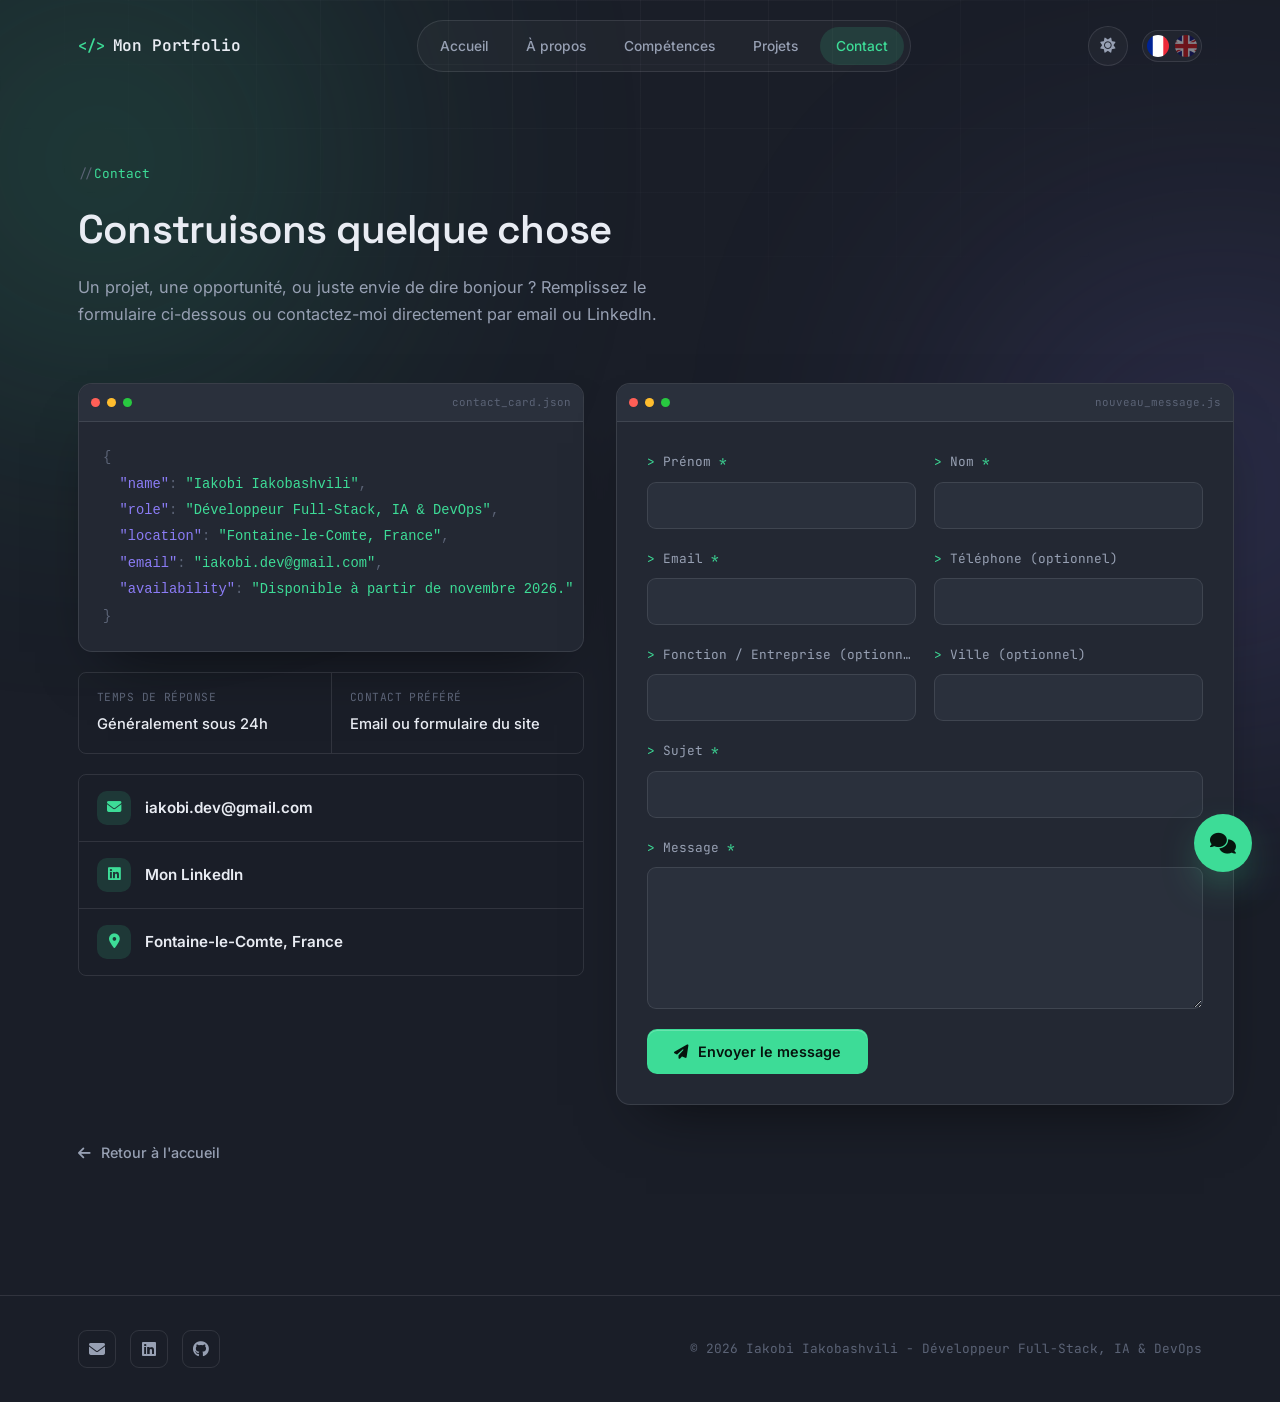
==== commit c68a5f09: "Add files via upload" ====
--- a/contact.html
+++ b/contact.html
@@ -21,8 +21,10 @@
           href="https://cdnjs.cloudflare.com/ajax/libs/font-awesome/6.5.2/css/all.min.css" />
 </head>
 <body>
-    <div class="background-blur blur-left"></div>
-    <div class="background-blur blur-right"></div>
+    <div class="background-blur-wrap">
+        <div class="background-blur blur-left"></div>
+        <div class="background-blur blur-right"></div>
+    </div>
 
     <header class="header" id="header">
         <div class="container nav">
--- a/style.css
+++ b/style.css
@@ -147,6 +147,8 @@
 
 html {
   scroll-behavior: smooth;
+  overflow-x: hidden;
+  width: 100%;
 }
 
 body {
@@ -158,6 +160,8 @@
   line-height: 1.6;
   -webkit-font-smoothing: antialiased;
   overflow-x: hidden;
+  width: 100%;
+  overscroll-behavior-x: none;
 }
 
 img {
@@ -212,8 +216,15 @@
 }
 
 /* ambient background */
+.background-blur-wrap {
+  position: fixed;
+  inset: 0;
+  overflow: hidden;
+  z-index: 0;
+  pointer-events: none;
+}
 .background-blur {
-  position: fixed;
+  position: absolute;
   width: 640px;
   height: 640px;
   border-radius: 50%;
@@ -363,6 +374,19 @@
   opacity: 0.45;
   transition: opacity 0.2s var(--ease), transform 0.2s var(--ease);
 }
+
+@media (hover: none) and (pointer: coarse) {
+  /* Touch screens: grow the tappable area around each flag to ~44px
+     (accessible tap-target size) without changing how big the flag looks */
+  .language-switcher {
+    gap: 0;
+    padding: 0 2px;
+  }
+  .language-switcher img {
+    box-sizing: content-box;
+    padding: 11px;
+  }
+}
 .language-switcher img:hover {
   transform: scale(1.1);
 }
@@ -475,6 +499,9 @@
   grid-template-columns: 1.05fr 0.95fr;
   gap: 60px;
   align-items: center;
+}
+.hero-content > * {
+  min-width: 0;
 }
 
 .hero-badge {
